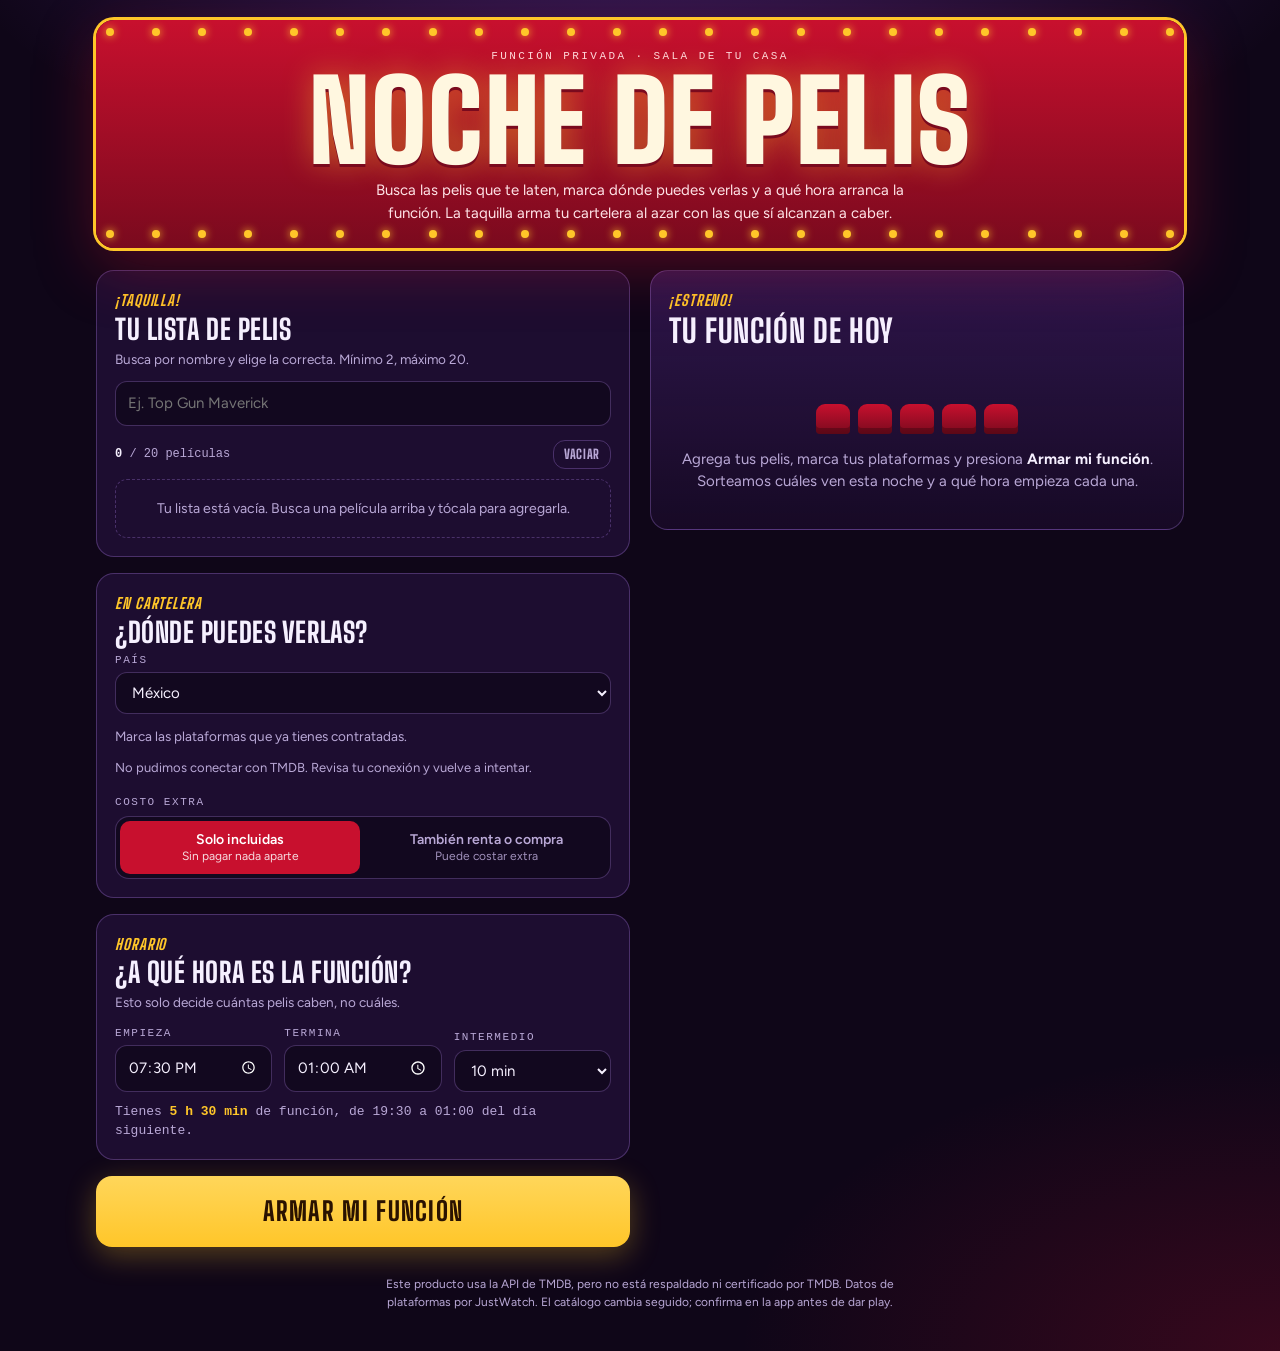
==== noche-de-pelis/html/index.html @ 3f3d38e5 "Noche de Pelis como sitio: búsqueda con pósters vía TMDB, proxy nginx y fotos en el banner Co-Author" ====
<!doctype html>
<html lang="es-MX">
<head>
<meta charset="utf-8">
<meta name="viewport" content="width=device-width, initial-scale=1, viewport-fit=cover">
<title>Noche de Pelis</title>
<meta name="description" content="Busca tus películas, marca tus plataformas y tu horario, y deja que la suerte arme la función de esta noche.">
<meta property="og:title" content="Noche de Pelis">
<meta property="og:description" content="Busca tus películas, marca tus plataformas y tu horario, y deja que la suerte arme la función de esta noche.">
<meta property="og:type" content="website">
<meta name="theme-color" content="#0f0618">
<link rel="icon" href="favicon.svg" type="image/svg+xml">
<link rel="preconnect" href="https://fonts.googleapis.com">
<link rel="preconnect" href="https://fonts.gstatic.com" crossorigin>
<link rel="preconnect" href="https://image.tmdb.org">
<link rel="stylesheet" href="https://fonts.googleapis.com/css2?family=Big+Shoulders+Display:wght@800;900&family=Figtree:wght@400;500;600;700&display=swap">
<link rel="stylesheet" href="css/app.css">
</head>
<body>
<div class="wrap">
  <header class="marquee">
    <div class="bulbs top" aria-hidden="true"></div>
    <div class="hero">
      <figure class="frame left"><img src="img/foto-1.jpg" alt="Foto del proyecto" width="300" height="400"></figure>
      <div class="hero-text">
        <p class="eyebrow">Función privada · sala de tu casa</p>
        <h1>Noche de Pelis</h1>
        <p class="lead">Busca las pelis que te laten, marca dónde puedes verlas y a qué hora arranca la función. La taquilla arma tu cartelera al azar con las que sí alcanzan a caber.</p>
      </div>
      <figure class="frame right"><img src="img/foto-2.jpg" alt="Foto del proyecto" width="300" height="400"></figure>
    </div>
    <div class="bulbs bot" aria-hidden="true"></div>
  </header>

  <main class="grid">
    <div class="col">
      <section class="card" aria-labelledby="h-cartelera">
        <span class="tag">¡Taquilla!</span>
        <h2 id="h-cartelera">Tu lista de pelis</h2>
        <p class="hint">Busca por nombre y elige la correcta. Mínimo 2, máximo 20.</p>
        <div class="search" id="search">
          <input type="search" id="q" placeholder="Ej. Top Gun Maverick" autocomplete="off" maxlength="80"
                 role="combobox" aria-expanded="false" aria-controls="results" aria-autocomplete="list" aria-label="Buscar película">
          <ul class="results" id="results" role="listbox" hidden></ul>
        </div>
        <div class="counter"><span><b id="count">0</b> / 20 películas</span><button class="btn ghost sm" type="button" id="clearBtn">Vaciar</button></div>
        <div class="list" id="list"></div>
      </section>

      <section class="card" aria-labelledby="h-plat">
        <span class="tag">En cartelera</span>
        <h2 id="h-plat">¿Dónde puedes verlas?</h2>
        <div class="row">
          <div class="field">
            <label for="country">País</label>
            <select id="country">
              <option value="MX">México</option><option value="AR">Argentina</option><option value="CL">Chile</option>
              <option value="CO">Colombia</option><option value="PE">Perú</option><option value="ES">España</option>
              <option value="US">Estados Unidos</option>
            </select>
          </div>
        </div>
        <p class="hint" style="margin-top:12px">Marca las plataformas que ya tienes contratadas.</p>
        <div class="chips" id="platChips" role="group" aria-label="Plataformas"></div>
        <button class="btn ghost sm" type="button" id="morePlats" hidden>Ver todas</button>
        <span class="lbl" style="margin-top:16px">Costo extra</span>
        <div class="seg" role="group" aria-label="Costo extra">
          <button type="button" id="freeBtn" aria-pressed="true">Solo incluidas<small>Sin pagar nada aparte</small></button>
          <button type="button" id="paidBtn" aria-pressed="false">También renta o compra<small>Puede costar extra</small></button>
        </div>
      </section>

      <section class="card" aria-labelledby="h-horario">
        <span class="tag">Horario</span>
        <h2 id="h-horario">¿A qué hora es la función?</h2>
        <p class="hint">Esto solo decide cuántas pelis caben, no cuáles.</p>
        <div class="row">
          <div class="field"><label for="start">Empieza</label><input type="time" id="start" value="19:30"></div>
          <div class="field"><label for="end">Termina</label><input type="time" id="end" value="01:00"></div>
          <div class="field"><label for="breakMin">Intermedio</label>
            <select id="breakMin"><option value="0">Sin pausa</option><option value="10" selected>10 min</option><option value="15">15 min</option><option value="20">20 min</option><option value="30">30 min</option></select>
          </div>
        </div>
        <p class="window" id="windowTxt"></p>
      </section>

      <button class="btn big" type="button" id="goBtn">Armar mi función</button>
    </div>

    <div class="col">
      <section class="screen" aria-labelledby="h-funcion" aria-live="polite">
        <span class="tag">¡Estreno!</span>
        <h2 id="h-funcion" class="screen-title">Tu función de hoy</h2>
        <p class="status" id="status"></p>
        <div id="result">
          <div class="placeholder">
            <div class="seats" aria-hidden="true"><i></i><i></i><i></i><i></i><i></i></div>
            Agrega tus pelis, marca tus plataformas y presiona <b>Armar mi función</b>. Sorteamos cuáles ven esta noche y a qué hora empieza cada una.
          </div>
        </div>
      </section>
    </div>
  </main>

  <footer class="foot">
    <p>Este producto usa la API de TMDB, pero no está respaldado ni certificado por TMDB. Datos de plataformas por JustWatch. El catálogo cambia seguido; confirma en la app antes de dar play.</p>
  </footer>
</div>
<script src="js/app.js" defer></script>
</body>
</html>
---- noche-de-pelis/html/css/app.css ----
/* Marquesina con focos arriba; taquilla a la izquierda y función programada a la derecha; se apila en móvil */
:root {
  --bg: #0f0618;
  --panel: rgba(120, 60, 200, .14);
  --panel-line: rgba(190, 140, 255, .28);
  --ink: #f6f0ff;
  --ink-dim: #b9a8d6;
  --velvet: #c8102e;
  --velvet-deep: #7a0a1e;
  --neon: #9b4dff;
  --marquee: #ffc629;
  --marquee-ink: #2a1200;
  --ok: #4be3a0;
  --warn: #ff8a5c;
  --display: "Big Shoulders Display", "Oswald", "Arial Narrow", Impact, sans-serif;
  --body: "Figtree", "Segoe UI", system-ui, sans-serif;
  --mono: ui-monospace, "SF Mono", Menlo, Consolas, monospace;
  color-scheme: dark;
}
* { box-sizing: border-box; }
html { background: var(--bg); }
body {
  margin: 0; color: var(--ink); font-family: var(--body); font-size: 15px; line-height: 1.5;
  background:
    radial-gradient(1200px 600px at 50% -10%, rgba(155, 77, 255, .35), transparent 60%),
    radial-gradient(900px 500px at 100% 100%, rgba(200, 16, 46, .22), transparent 60%),
    var(--bg);
  min-height: 100vh;
}
img { max-width: 100%; height: auto; display: block; }
[hidden] { display: none !important; }
.wrap {
  max-width: 1120px; margin: 0 auto;
  padding-block: max(20px, env(safe-area-inset-top, 0px)) 40px;
  padding-left: max(16px, env(safe-area-inset-left, 0px));
  padding-right: max(16px, env(safe-area-inset-right, 0px));
}

/* Marquesina */
.marquee {
  position: relative; border-radius: 18px; padding: 28px 22px 24px; text-align: center; overflow: hidden;
  background: linear-gradient(180deg, var(--velvet) 0%, var(--velvet-deep) 100%);
  box-shadow: 0 0 0 3px var(--marquee), 0 18px 60px rgba(200, 16, 46, .35);
}
.bulbs { position: absolute; left: 10px; right: 10px; height: 10px; display: flex; justify-content: space-between; }
.bulbs.top { top: 8px; } .bulbs.bot { bottom: 8px; }
.bulbs i { width: 8px; height: 8px; border-radius: 50%; background: var(--marquee); box-shadow: 0 0 8px var(--marquee); animation: blink 1.6s infinite; }
.bulbs i:nth-child(even) { animation-delay: .8s; }
@keyframes blink { 0%, 100% { opacity: 1 } 50% { opacity: .35 } }
.eyebrow { margin: 0; font-family: var(--mono); font-size: 11px; letter-spacing: .22em; text-transform: uppercase; color: #ffd9de; }
.marquee h1 {
  font-family: var(--display); font-weight: 900; text-transform: uppercase;
  font-size: clamp(48px, 11vw, 112px); line-height: .9; margin: 6px 0 8px; letter-spacing: .01em;
  color: #fff7e0; text-shadow: 0 3px 0 var(--velvet-deep), 0 0 30px rgba(255, 198, 41, .45);
}
.lead { margin: 0 auto; max-width: 58ch; color: #ffe3e7; }

/* Fotos del proyecto: marcos tipo cartelera a los lados del título */
.hero { display: grid; grid-template-columns: 150px minmax(0, 1fr) 150px; gap: 22px; align-items: center; }
.hero-text { min-width: 0; grid-column: 2; grid-row: 1; }
.frame.left { grid-column: 1; grid-row: 1; }
.frame.right { grid-column: 3; grid-row: 1; }
.hero.solo .hero-text { grid-column: 1; }
.frame {
  margin: 0; padding: 6px; border-radius: 10px; background: #12061f;
  box-shadow: 0 0 0 2px var(--marquee), 0 0 22px rgba(255, 198, 41, .45), 0 14px 30px rgba(0, 0, 0, .5);
}
.frame.left { transform: rotate(-4deg); }
.frame.right { transform: rotate(4deg); }
.frame img { width: 100%; aspect-ratio: 3 / 4; object-fit: cover; border-radius: 6px; }
.frame.missing { display: none; }
.hero.solo { grid-template-columns: minmax(0, 1fr); }
@media (max-width: 720px) {
  .hero { grid-template-columns: 1fr 1fr; gap: 14px; }
  .hero-text { grid-column: 1 / -1; grid-row: 1; }
  .frame { max-width: 140px; justify-self: center; }
  .frame.left { justify-self: end; grid-column: 1; grid-row: 2; }
  .frame.right { justify-self: start; grid-column: 2; grid-row: 2; }
}

/* Grid */
.grid { display: grid; grid-template-columns: minmax(0, 1fr) minmax(0, 1fr); gap: 20px; margin-top: 22px; align-items: start; }
@media (max-width: 860px) { .grid { grid-template-columns: minmax(0, 1fr); } }
.col { display: flex; flex-direction: column; gap: 16px; min-width: 0; }
.card { background: var(--panel); border: 1px solid var(--panel-line); border-radius: 18px; padding: 18px; }
.tag { display: inline-block; font-family: var(--display); font-weight: 800; font-style: italic; text-transform: uppercase; letter-spacing: .06em; font-size: 15px; color: var(--marquee); }
.card h2, .screen-title { font-family: var(--display); font-weight: 800; text-transform: uppercase; font-size: 28px; line-height: 1; margin: 2px 0 6px; letter-spacing: .02em; text-wrap: balance; }
.screen-title { font-size: 32px; }
.hint { color: var(--ink-dim); font-size: 13.5px; margin: 0 0 12px; }

/* Controles */
input, select { font: inherit; color: var(--ink); background: rgba(0, 0, 0, .35); border: 1px solid var(--panel-line); border-radius: 12px; padding: 10px 12px; min-width: 0; width: 100%; }
input:focus-visible, select:focus-visible, button:focus-visible, a:focus-visible { outline: 2px solid var(--marquee); outline-offset: 2px; }
button { font: inherit; cursor: pointer; border: 0; color: inherit; }
.btn { font-family: var(--display); font-weight: 800; text-transform: uppercase; letter-spacing: .05em; font-size: 17px; padding: 10px 16px; border-radius: 12px; background: var(--marquee); color: var(--marquee-ink); }
.btn:disabled { opacity: .45; cursor: not-allowed; }
.btn.ghost { background: transparent; color: var(--ink-dim); border: 1px solid var(--panel-line); }
.btn.sm { font-size: 13px; padding: 4px 10px; }
.btn.big { width: 100%; font-size: 26px; padding: 16px; border-radius: 16px; background: linear-gradient(180deg, #ffd65a, var(--marquee)); box-shadow: 0 8px 30px rgba(255, 198, 41, .3); }

/* Búsqueda */
.search { position: relative; }
.results {
  position: absolute; z-index: 20; left: 0; right: 0; top: calc(100% + 6px); margin: 0; padding: 6px; list-style: none;
  background: #1c0d2e; border: 1px solid var(--panel-line); border-radius: 14px; box-shadow: 0 20px 50px rgba(0, 0, 0, .6);
  max-height: 420px; overflow-y: auto;
}
.results li { display: grid; grid-template-columns: 46px minmax(0, 1fr); gap: 10px; padding: 6px; border-radius: 10px; cursor: pointer; align-items: center; }
.results li[aria-selected="true"], .results li:hover { background: rgba(155, 77, 255, .28); }
.results li.msg { display: block; cursor: default; color: var(--ink-dim); padding: 10px; }
.results li.msg:hover { background: none; }
.results .thumb { width: 46px; height: 69px; border-radius: 6px; object-fit: cover; background: var(--velvet-deep); }
.results .t { font-weight: 700; line-height: 1.2; }
.results .t small { font-weight: 500; color: var(--ink-dim); }
.results .ov { font-size: 12.5px; color: var(--ink-dim); display: -webkit-box; -webkit-line-clamp: 2; -webkit-box-orient: vertical; overflow: hidden; }
.results .added { font-size: 11px; color: var(--ok); font-weight: 700; text-transform: uppercase; letter-spacing: .06em; }

.counter { display: flex; justify-content: space-between; align-items: center; margin: 14px 0 10px; font-family: var(--mono); font-size: 12px; color: var(--ink-dim); }
.counter b { color: var(--ink); }

/* Lista con pósters */
.list { display: grid; grid-template-columns: repeat(auto-fill, minmax(130px, 1fr)); gap: 12px; }
.mv { position: relative; border-radius: 12px; overflow: hidden; background: rgba(0, 0, 0, .35); border: 1px solid rgba(255, 255, 255, .1); display: flex; flex-direction: column; }
.mv .poster { aspect-ratio: 2 / 3; width: 100%; object-fit: cover; background: var(--velvet-deep); }
.mv .noimg { aspect-ratio: 2 / 3; display: flex; align-items: center; justify-content: center; font-family: var(--display); font-weight: 900; font-size: 44px; color: rgba(255, 255, 255, .5); background: linear-gradient(150deg, var(--velvet), #12061f); }
.mv .meta { padding: 8px 9px 10px; display: flex; flex-direction: column; gap: 4px; min-width: 0; }
.mv .nm { font-weight: 700; font-size: 13.5px; line-height: 1.2; overflow-wrap: anywhere; }
.mv .sub { font-size: 12px; color: var(--ink-dim); font-variant-numeric: tabular-nums; }
.mv .x { position: absolute; top: 6px; right: 6px; width: 28px; height: 28px; border-radius: 50%; background: rgba(0, 0, 0, .7); color: #fff; font-size: 16px; line-height: 28px; text-align: center; }
.logos { display: flex; flex-wrap: wrap; gap: 4px; }
.logos img { width: 22px; height: 22px; border-radius: 5px; opacity: .45; }
.logos img.mine { opacity: 1; box-shadow: 0 0 0 2px var(--ok); }
.empty { grid-column: 1 / -1; color: var(--ink-dim); font-size: 14px; padding: 18px 14px; border: 1px dashed var(--panel-line); border-radius: 12px; text-align: center; }

/* Plataformas */
.chips { display: flex; flex-wrap: wrap; gap: 8px; margin-bottom: 10px; }
.chip { display: inline-flex; align-items: center; gap: 7px; padding: 5px 12px 5px 5px; border-radius: 999px; font-weight: 600; font-size: 13px; background: rgba(0, 0, 0, .3); color: var(--ink-dim); border: 1px solid var(--panel-line); }
.chip img { width: 24px; height: 24px; border-radius: 50%; }
.chip[aria-pressed="true"] { background: var(--neon); color: #fff; border-color: transparent; box-shadow: 0 0 16px rgba(155, 77, 255, .55); }
.chips .loading { color: var(--ink-dim); font-size: 13px; }
.row { display: flex; gap: 12px; flex-wrap: wrap; align-items: end; }
.field { display: flex; flex-direction: column; gap: 4px; flex: 1 1 130px; min-width: 0; }
.field label, .lbl { display: block; font-family: var(--mono); font-size: 11px; letter-spacing: .14em; text-transform: uppercase; color: var(--ink-dim); }
.seg { display: grid; grid-template-columns: 1fr 1fr; gap: 6px; padding: 4px; margin-top: 6px; background: rgba(0, 0, 0, .35); border-radius: 14px; border: 1px solid var(--panel-line); }
.seg button { padding: 10px 8px; border-radius: 10px; background: transparent; color: var(--ink-dim); font-weight: 600; font-size: 14px; line-height: 1.25; }
.seg button[aria-pressed="true"] { background: var(--velvet); color: #fff; }
.seg small { display: block; font-weight: 400; font-size: 12px; opacity: .85; }
.window { margin: 10px 0 0; font-family: var(--mono); font-size: 13px; color: var(--ink-dim); }
.window b { color: var(--marquee); }

/* Función */
.screen { border-radius: 18px; padding: 18px; background: linear-gradient(180deg, rgba(155, 77, 255, .22), rgba(155, 77, 255, .06)); border: 1px solid var(--panel-line); }
.status { font-size: 14px; color: var(--ink-dim); margin: 8px 0 0; min-height: 1.5em; }
.status.err { color: var(--warn); }
.program { display: flex; flex-direction: column; gap: 12px; margin-top: 14px; }
.slot { display: grid; grid-template-columns: 96px minmax(0, 1fr); gap: 12px; background: rgba(10, 4, 18, .55); border: 1px solid var(--panel-line); border-radius: 14px; padding: 10px; animation: rise .45s ease both; }
@keyframes rise { from { transform: translateY(8px); } to { transform: none; } }
.slot .pwrap { position: relative; align-self: start; }
.slot .pwrap img, .slot .pwrap .noimg { width: 96px; aspect-ratio: 2 / 3; border-radius: 10px; object-fit: cover; }
.slot .pwrap .noimg { display: flex; align-items: center; justify-content: center; font-family: var(--display); font-weight: 900; font-size: 36px; background: linear-gradient(150deg, var(--velvet), #12061f); }
.slot .pwrap em { position: absolute; top: 6px; left: 6px; font-style: normal; font-family: var(--display); font-weight: 800; font-size: 13px; background: var(--marquee); color: var(--marquee-ink); padding: 1px 7px; border-radius: 6px; }
.slot h3 { font-family: var(--display); font-weight: 800; text-transform: uppercase; font-size: 24px; line-height: 1; margin: 2px 0 6px; overflow-wrap: anywhere; }
.slot h3 small { font-family: var(--body); font-weight: 500; font-size: 13px; text-transform: none; color: var(--ink-dim); margin-left: 4px; }
.slot .ov { font-size: 13px; color: var(--ink-dim); margin: 6px 0 0; display: -webkit-box; -webkit-line-clamp: 3; -webkit-box-orient: vertical; overflow: hidden; }
.times { display: flex; flex-wrap: wrap; gap: 6px; margin-bottom: 8px; }
.time { font-family: var(--display); font-weight: 800; font-size: 16px; background: var(--marquee); color: var(--marquee-ink); padding: 2px 10px; border-radius: 8px; font-variant-numeric: tabular-nums; }
.time.end { background: transparent; color: var(--ink); border: 1px solid var(--panel-line); }
.where { font-size: 13px; color: var(--ink-dim); display: flex; flex-wrap: wrap; gap: 6px; align-items: center; }
.via { display: inline-flex; align-items: center; gap: 5px; color: var(--ink); font-weight: 600; }
.via img { width: 20px; height: 20px; border-radius: 5px; }
.pill { font-size: 10.5px; font-weight: 700; letter-spacing: .06em; text-transform: uppercase; padding: 1px 6px; border-radius: 6px; }
.pill.inc { background: rgba(75, 227, 160, .16); color: var(--ok); }
.pill.pay { background: rgba(255, 138, 92, .16); color: var(--warn); }
.slot a { color: var(--marquee); font-size: 12.5px; }
.intermission { text-align: center; font-family: var(--mono); font-size: 11px; letter-spacing: .2em; text-transform: uppercase; color: var(--ink-dim); }
.summary { display: flex; gap: 10px; flex-wrap: wrap; margin-top: 12px; }
.summary div { flex: 1 1 110px; background: rgba(0, 0, 0, .3); border-radius: 12px; padding: 10px 12px; border: 1px solid var(--panel-line); }
.summary b { display: block; font-family: var(--display); font-weight: 900; font-size: 30px; line-height: 1; color: var(--marquee); font-variant-numeric: tabular-nums; }
.summary span { font-size: 12px; color: var(--ink-dim); }
details.out { margin-top: 14px; }
details.out summary { cursor: pointer; color: var(--ink-dim); font-size: 14px; }
.outlist { list-style: none; padding: 0; margin: 10px 0 0; display: flex; flex-direction: column; gap: 6px; }
.outlist li { font-size: 13.5px; padding: 8px 10px; border-radius: 10px; background: rgba(0, 0, 0, .28); color: var(--ink-dim); }
.outlist li b { color: var(--ink); }
.actions { display: flex; gap: 8px; flex-wrap: wrap; margin-top: 14px; }
.placeholder { text-align: center; padding: 28px 10px 18px; color: var(--ink-dim); }
.placeholder b { color: var(--ink); }
.placeholder .seats { display: flex; justify-content: center; gap: 8px; margin-bottom: 14px; }
.placeholder .seats i { width: 34px; height: 30px; border-radius: 9px 9px 4px 4px; background: linear-gradient(180deg, var(--velvet), var(--velvet-deep)); box-shadow: inset 0 -6px 0 rgba(0, 0, 0, .25); }
.foot { margin-top: 28px; font-size: 12px; color: var(--ink-dim); text-align: center; }
.foot p { max-width: 70ch; margin: 0 auto; }

@media (prefers-reduced-motion: reduce) { .bulbs i, .slot { animation: none; } }
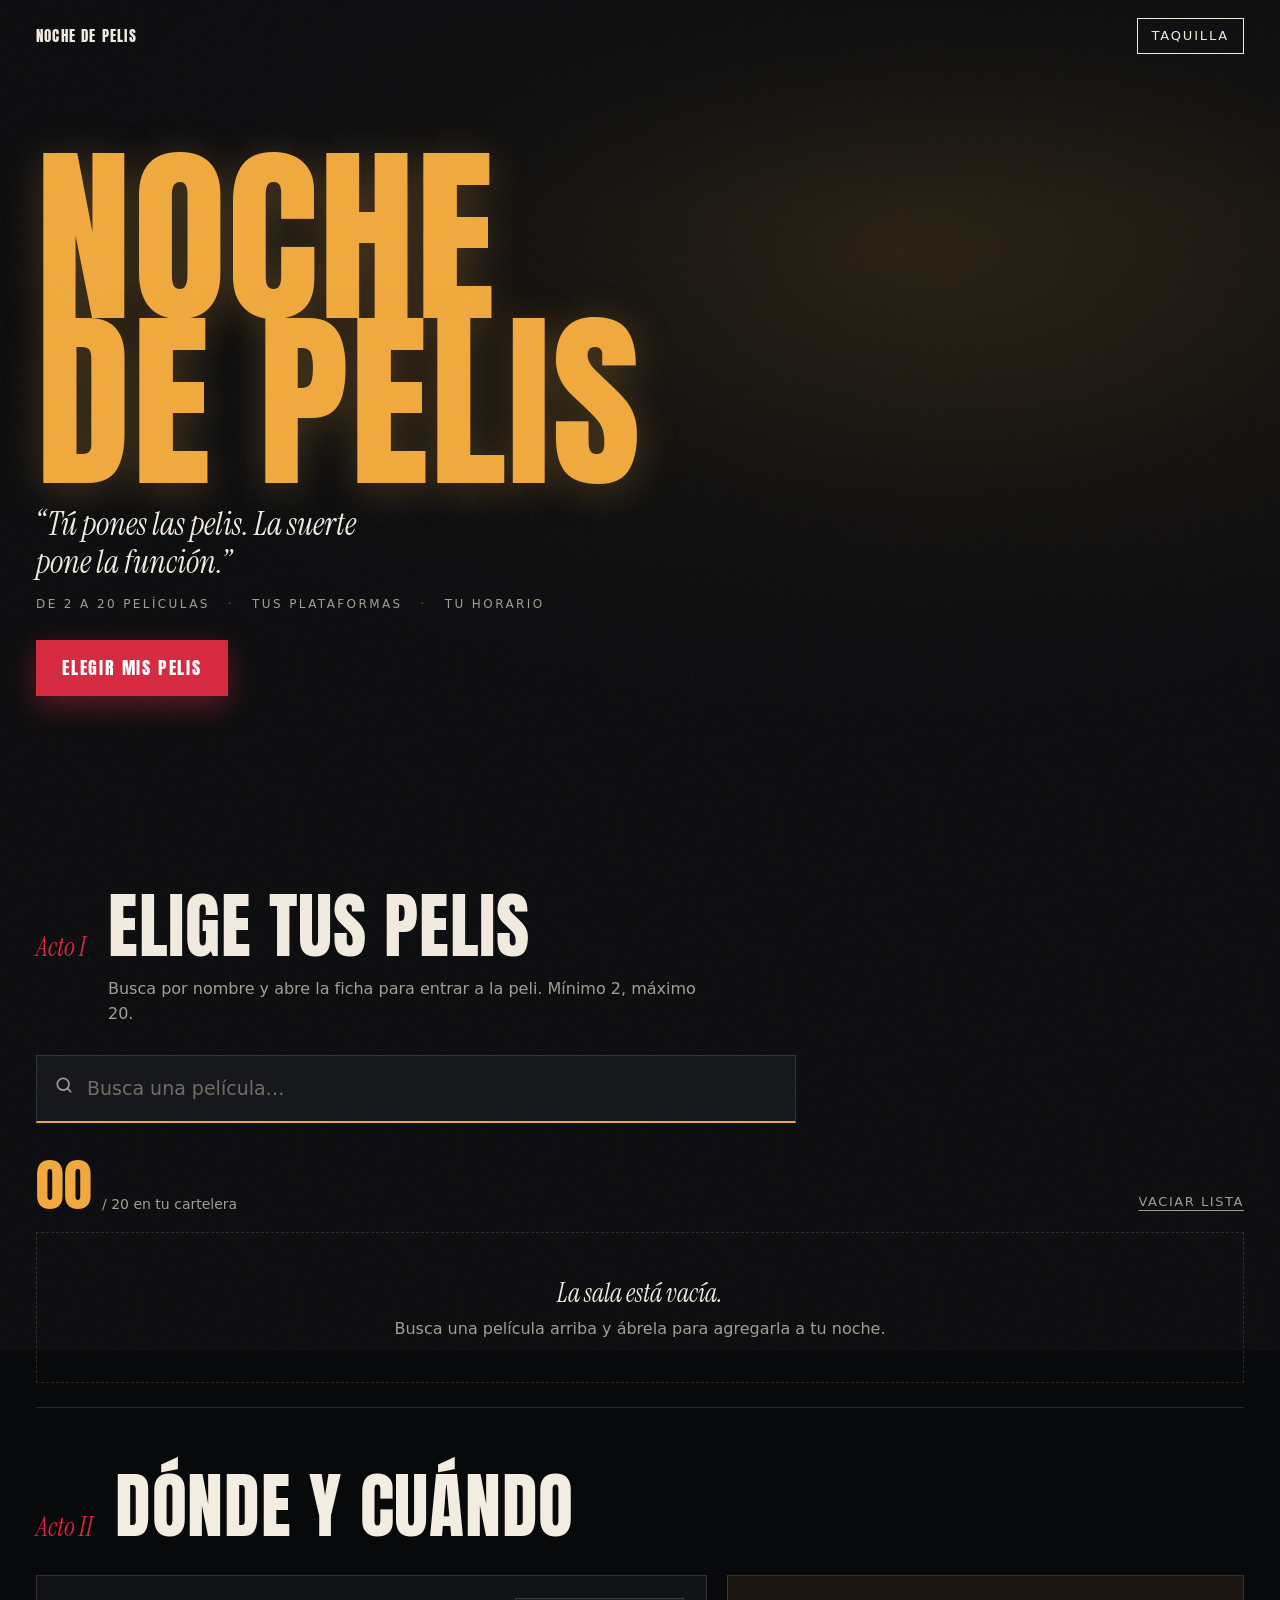
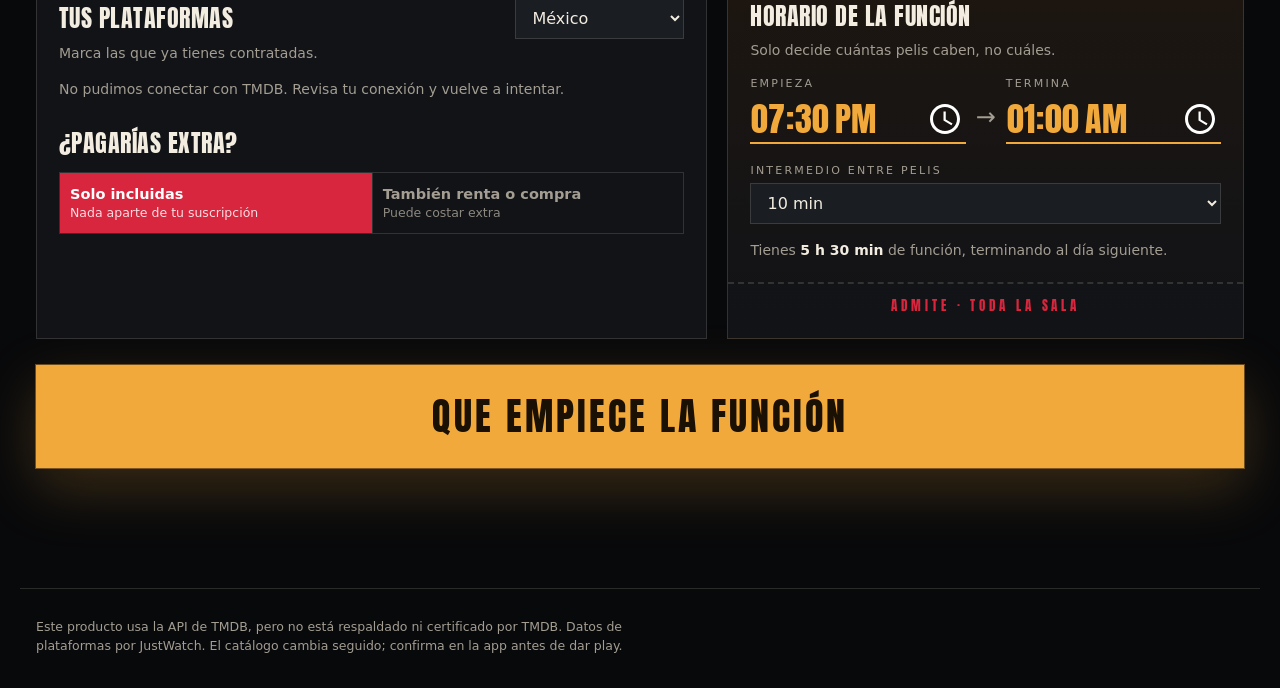
==== commit 768ed556: "Rediseño cinematográfico: portada con fondos, ficha inmersiva, función por capítulos y soporte para " ====
--- a/noche-de-pelis/html/index.html
+++ b/noche-de-pelis/html/index.html
@@ -4,108 +4,145 @@
 <meta charset="utf-8">
 <meta name="viewport" content="width=device-width, initial-scale=1, viewport-fit=cover">
 <title>Noche de Pelis</title>
-<meta name="description" content="Busca tus películas, marca tus plataformas y tu horario, y deja que la suerte arme la función de esta noche.">
+<meta name="description" content="Tú pones las pelis, la suerte pone la función. Busca tus películas, marca tus plataformas y tu horario, y arma tu noche.">
 <meta property="og:title" content="Noche de Pelis">
-<meta property="og:description" content="Busca tus películas, marca tus plataformas y tu horario, y deja que la suerte arme la función de esta noche.">
+<meta property="og:description" content="Tú pones las pelis, la suerte pone la función.">
 <meta property="og:type" content="website">
-<meta name="theme-color" content="#0f0618">
+<meta name="theme-color" content="#08090b">
 <link rel="icon" href="favicon.svg" type="image/svg+xml">
 <link rel="preconnect" href="https://fonts.googleapis.com">
 <link rel="preconnect" href="https://fonts.gstatic.com" crossorigin>
 <link rel="preconnect" href="https://image.tmdb.org">
-<link rel="stylesheet" href="https://fonts.googleapis.com/css2?family=Big+Shoulders+Display:wght@800;900&family=Figtree:wght@400;500;600;700&display=swap">
+<link rel="stylesheet" href="https://fonts.googleapis.com/css2?family=Anton&family=Instrument+Serif:ital@0;1&display=swap">
 <link rel="stylesheet" href="css/app.css">
 </head>
 <body>
-<div class="wrap">
-  <header class="marquee">
-    <div class="bulbs top" aria-hidden="true"></div>
-    <div class="hero">
-      <figure class="frame left"><img src="img/foto-1.jpg" alt="Foto del proyecto" width="300" height="400"></figure>
-      <div class="hero-text">
-        <p class="eyebrow">Función privada · sala de tu casa</p>
-        <h1>Noche de Pelis</h1>
-        <p class="lead">Busca las pelis que te laten, marca dónde puedes verlas y a qué hora arranca la función. La taquilla arma tu cartelera al azar con las que sí alcanzan a caber.</p>
-      </div>
-      <figure class="frame right"><img src="img/foto-2.jpg" alt="Foto del proyecto" width="300" height="400"></figure>
+<div class="grain" aria-hidden="true"></div>
+
+<!-- PORTADA -->
+<header class="hero" id="top">
+  <div class="hero-bg" id="heroBg" aria-hidden="true"></div>
+  <div class="hero-shade" aria-hidden="true"></div>
+  <nav class="topbar">
+    <span class="brand">Noche de Pelis</span>
+    <a class="ticket-btn" href="#acto-1">Taquilla</a>
+  </nav>
+  <div class="hero-in">
+    <div class="credits" id="credits">
+      <figure class="credit-photo"><img src="img/foto-1.jpg" alt="Foto 1 del proyecto" width="120" height="160"></figure>
+      <figure class="credit-photo"><img src="img/foto-2.jpg" alt="Foto 2 del proyecto" width="120" height="160"></figure>
+      <span class="credit-txt">presentan</span>
     </div>
-    <div class="bulbs bot" aria-hidden="true"></div>
-  </header>
+    <h1 class="hero-title">Noche<br>de Pelis</h1>
+    <p class="hero-quote">“Tú pones las pelis. La suerte pone la función.”</p>
+    <p class="hero-meta"><span>De 2 a 20 películas</span><span>Tus plataformas</span><span>Tu horario</span></p>
+    <a class="cta" href="#acto-1">Elegir mis pelis</a>
+  </div>
+  <p class="now-showing" id="nowShowing" hidden></p>
+</header>
 
-  <main class="grid">
-    <div class="col">
-      <section class="card" aria-labelledby="h-cartelera">
-        <span class="tag">¡Taquilla!</span>
-        <h2 id="h-cartelera">Tu lista de pelis</h2>
-        <p class="hint">Busca por nombre y elige la correcta. Mínimo 2, máximo 20.</p>
-        <div class="search" id="search">
-          <input type="search" id="q" placeholder="Ej. Top Gun Maverick" autocomplete="off" maxlength="80"
-                 role="combobox" aria-expanded="false" aria-controls="results" aria-autocomplete="list" aria-label="Buscar película">
-          <ul class="results" id="results" role="listbox" hidden></ul>
-        </div>
-        <div class="counter"><span><b id="count">0</b> / 20 películas</span><button class="btn ghost sm" type="button" id="clearBtn">Vaciar</button></div>
-        <div class="list" id="list"></div>
-      </section>
+<main>
+  <!-- ACTO I -->
+  <section class="act" id="acto-1" aria-labelledby="h1a">
+    <div class="act-head">
+      <span class="act-no">Acto I</span>
+      <h2 id="h1a">Elige tus pelis</h2>
+      <p class="act-sub">Busca por nombre y abre la ficha para entrar a la peli. Mínimo 2, máximo 20.</p>
+    </div>
+    <div class="search" id="search">
+      <span class="search-ic" aria-hidden="true">
+        <svg viewBox="0 0 24 24" width="20" height="20"><circle cx="11" cy="11" r="7" fill="none" stroke="currentColor" stroke-width="2"/><path d="M20 20l-4-4" stroke="currentColor" stroke-width="2" stroke-linecap="round"/></svg>
+      </span>
+      <input type="search" id="q" placeholder="Busca una película…" autocomplete="off" maxlength="80"
+             role="combobox" aria-expanded="false" aria-controls="results" aria-autocomplete="list" aria-label="Buscar película">
+      <ul class="results" id="results" role="listbox" hidden></ul>
+    </div>
+    <div class="rail-head">
+      <p class="tally"><b id="count">00</b><span>/ 20 en tu cartelera</span></p>
+      <button class="link-btn" type="button" id="clearBtn">Vaciar lista</button>
+    </div>
+    <div class="posters" id="list"></div>
+  </section>
 
-      <section class="card" aria-labelledby="h-plat">
-        <span class="tag">En cartelera</span>
-        <h2 id="h-plat">¿Dónde puedes verlas?</h2>
-        <div class="row">
-          <div class="field">
-            <label for="country">País</label>
+  <!-- ACTO II -->
+  <section class="act" id="acto-2" aria-labelledby="h2a">
+    <div class="act-head">
+      <span class="act-no">Acto II</span>
+      <h2 id="h2a">Dónde y cuándo</h2>
+    </div>
+    <div class="split">
+      <div class="panel">
+        <div class="panel-row">
+          <h3>Tus plataformas</h3>
+          <label class="country"><span class="sr">País</span>
             <select id="country">
               <option value="MX">México</option><option value="AR">Argentina</option><option value="CL">Chile</option>
               <option value="CO">Colombia</option><option value="PE">Perú</option><option value="ES">España</option>
               <option value="US">Estados Unidos</option>
             </select>
-          </div>
+          </label>
         </div>
-        <p class="hint" style="margin-top:12px">Marca las plataformas que ya tienes contratadas.</p>
+        <p class="note">Marca las que ya tienes contratadas.</p>
         <div class="chips" id="platChips" role="group" aria-label="Plataformas"></div>
-        <button class="btn ghost sm" type="button" id="morePlats" hidden>Ver todas</button>
-        <span class="lbl" style="margin-top:16px">Costo extra</span>
+        <button class="link-btn" type="button" id="morePlats" hidden>Ver todas</button>
+        <h3 class="mt">¿Pagarías extra?</h3>
         <div class="seg" role="group" aria-label="Costo extra">
-          <button type="button" id="freeBtn" aria-pressed="true">Solo incluidas<small>Sin pagar nada aparte</small></button>
+          <button type="button" id="freeBtn" aria-pressed="true">Solo incluidas<small>Nada aparte de tu suscripción</small></button>
           <button type="button" id="paidBtn" aria-pressed="false">También renta o compra<small>Puede costar extra</small></button>
         </div>
-      </section>
+      </div>
 
-      <section class="card" aria-labelledby="h-horario">
-        <span class="tag">Horario</span>
-        <h2 id="h-horario">¿A qué hora es la función?</h2>
-        <p class="hint">Esto solo decide cuántas pelis caben, no cuáles.</p>
-        <div class="row">
-          <div class="field"><label for="start">Empieza</label><input type="time" id="start" value="19:30"></div>
-          <div class="field"><label for="end">Termina</label><input type="time" id="end" value="01:00"></div>
-          <div class="field"><label for="breakMin">Intermedio</label>
-            <select id="breakMin"><option value="0">Sin pausa</option><option value="10" selected>10 min</option><option value="15">15 min</option><option value="20">20 min</option><option value="30">30 min</option></select>
-          </div>
+      <div class="panel stub">
+        <h3>Horario de la función</h3>
+        <p class="note">Solo decide cuántas pelis caben, no cuáles.</p>
+        <div class="times-in">
+          <label class="tin"><span>Empieza</span><input type="time" id="start" value="19:30"></label>
+          <span class="arrow" aria-hidden="true">→</span>
+          <label class="tin"><span>Termina</span><input type="time" id="end" value="01:00"></label>
         </div>
+        <label class="brk"><span>Intermedio entre pelis</span>
+          <select id="breakMin"><option value="0">Sin pausa</option><option value="10" selected>10 min</option><option value="15">15 min</option><option value="20">20 min</option><option value="30">30 min</option></select>
+        </label>
         <p class="window" id="windowTxt"></p>
-      </section>
+        <div class="perf" aria-hidden="true"></div>
+        <p class="admit">Admite · Toda la sala</p>
+      </div>
+    </div>
+    <button class="go" type="button" id="goBtn">Que empiece la función</button>
+    <p class="status" id="status" role="status"></p>
+  </section>
 
-      <button class="btn big" type="button" id="goBtn">Armar mi función</button>
+  <!-- ACTO III -->
+  <section class="act" id="acto-3" aria-labelledby="h3a" hidden>
+    <div class="act-head">
+      <span class="act-no">Acto III</span>
+      <h2 id="h3a">Tu función de hoy</h2>
     </div>
+    <div id="result"></div>
+  </section>
+</main>
 
-    <div class="col">
-      <section class="screen" aria-labelledby="h-funcion" aria-live="polite">
-        <span class="tag">¡Estreno!</span>
-        <h2 id="h-funcion" class="screen-title">Tu función de hoy</h2>
-        <p class="status" id="status"></p>
-        <div id="result">
-          <div class="placeholder">
-            <div class="seats" aria-hidden="true"><i></i><i></i><i></i><i></i><i></i></div>
-            Agrega tus pelis, marca tus plataformas y presiona <b>Armar mi función</b>. Sorteamos cuáles ven esta noche y a qué hora empieza cada una.
-          </div>
-        </div>
-      </section>
-    </div>
-  </main>
+<footer class="foot">
+  <p>Este producto usa la API de TMDB, pero no está respaldado ni certificado por TMDB. Datos de plataformas por JustWatch. El catálogo cambia seguido; confirma en la app antes de dar play.</p>
+</footer>
 
-  <footer class="foot">
-    <p>Este producto usa la API de TMDB, pero no está respaldado ni certificado por TMDB. Datos de plataformas por JustWatch. El catálogo cambia seguido; confirma en la app antes de dar play.</p>
-  </footer>
+<!-- FICHA INMERSIVA -->
+<div class="fx" id="fx" role="dialog" aria-modal="true" aria-labelledby="fxTitle" hidden>
+  <div class="fx-bg" id="fxBg" aria-hidden="true"></div>
+  <div class="fx-shade" aria-hidden="true"></div>
+  <div class="bar top" aria-hidden="true"></div>
+  <div class="bar bot" aria-hidden="true"></div>
+  <button class="fx-close" type="button" id="fxClose" aria-label="Cerrar ficha">✕</button>
+  <div class="fx-scroll" id="fxScroll">
+    <div class="fx-in" id="fxIn"></div>
+  </div>
 </div>
+
+<!-- CUENTA REGRESIVA -->
+<div class="leader" id="leader" hidden aria-hidden="true">
+  <div class="leader-ring"><span class="sweep"></span><b id="leaderNo">3</b></div>
+</div>
+
 <script src="js/app.js" defer></script>
 </body>
 </html>
--- a/noche-de-pelis/html/css/app.css
+++ b/noche-de-pelis/html/css/app.css
@@ -1,193 +1,290 @@
-/* Marquesina con focos arriba; taquilla a la izquierda y función programada a la derecha; se apila en móvil */
+/* Cine nocturno: portada a pantalla completa con imágenes de fondo, tres actos, ficha inmersiva con franjas de cine.
+   Un solo look oscuro a propósito: es una sala de cine. */
 :root {
-  --bg: #0f0618;
-  --panel: rgba(120, 60, 200, .14);
-  --panel-line: rgba(190, 140, 255, .28);
-  --ink: #f6f0ff;
-  --ink-dim: #b9a8d6;
-  --velvet: #c8102e;
-  --velvet-deep: #7a0a1e;
-  --neon: #9b4dff;
-  --marquee: #ffc629;
-  --marquee-ink: #2a1200;
-  --ok: #4be3a0;
+  --ink: #08090b;          /* sala */
+  --ink-2: #111317;
+  --ink-3: #1a1d22;
+  --line: rgba(243, 236, 224, .14);
+  --paper: #f3ece0;        /* texto, blanco de pantalla */
+  --dim: #a39d92;
+  --amber: #f2a93b;        /* luz de proyector, títulos */
+  --blood: #d7263d;        /* butaca, acentos */
+  --ok: #5fd6a4;
   --warn: #ff8a5c;
-  --display: "Big Shoulders Display", "Oswald", "Arial Narrow", Impact, sans-serif;
-  --body: "Figtree", "Segoe UI", system-ui, sans-serif;
+  --display: "Anton", "Oswald", "Bebas Neue", Impact, "Arial Narrow", sans-serif;
+  --serif: "Instrument Serif", Georgia, "Times New Roman", serif;
+  --body: system-ui, -apple-system, "Segoe UI", Roboto, sans-serif;
   --mono: ui-monospace, "SF Mono", Menlo, Consolas, monospace;
+  --gutter-l: max(16px, env(safe-area-inset-left, 0px));
+  --gutter-r: max(16px, env(safe-area-inset-right, 0px));
   color-scheme: dark;
 }
 * { box-sizing: border-box; }
-html { background: var(--bg); }
-body {
-  margin: 0; color: var(--ink); font-family: var(--body); font-size: 15px; line-height: 1.5;
-  background:
-    radial-gradient(1200px 600px at 50% -10%, rgba(155, 77, 255, .35), transparent 60%),
-    radial-gradient(900px 500px at 100% 100%, rgba(200, 16, 46, .22), transparent 60%),
-    var(--bg);
-  min-height: 100vh;
-}
+html { background: var(--ink); scroll-behavior: smooth; }
+body { margin: 0; background: var(--ink); color: var(--paper); font-family: var(--body); font-size: 16px; line-height: 1.55; -webkit-font-smoothing: antialiased; }
+body.locked { overflow: hidden; }
 img { max-width: 100%; height: auto; display: block; }
 [hidden] { display: none !important; }
-.wrap {
-  max-width: 1120px; margin: 0 auto;
-  padding-block: max(20px, env(safe-area-inset-top, 0px)) 40px;
-  padding-left: max(16px, env(safe-area-inset-left, 0px));
-  padding-right: max(16px, env(safe-area-inset-right, 0px));
-}
-
-/* Marquesina */
-.marquee {
-  position: relative; border-radius: 18px; padding: 28px 22px 24px; text-align: center; overflow: hidden;
-  background: linear-gradient(180deg, var(--velvet) 0%, var(--velvet-deep) 100%);
-  box-shadow: 0 0 0 3px var(--marquee), 0 18px 60px rgba(200, 16, 46, .35);
-}
-.bulbs { position: absolute; left: 10px; right: 10px; height: 10px; display: flex; justify-content: space-between; }
-.bulbs.top { top: 8px; } .bulbs.bot { bottom: 8px; }
-.bulbs i { width: 8px; height: 8px; border-radius: 50%; background: var(--marquee); box-shadow: 0 0 8px var(--marquee); animation: blink 1.6s infinite; }
-.bulbs i:nth-child(even) { animation-delay: .8s; }
-@keyframes blink { 0%, 100% { opacity: 1 } 50% { opacity: .35 } }
-.eyebrow { margin: 0; font-family: var(--mono); font-size: 11px; letter-spacing: .22em; text-transform: uppercase; color: #ffd9de; }
-.marquee h1 {
-  font-family: var(--display); font-weight: 900; text-transform: uppercase;
-  font-size: clamp(48px, 11vw, 112px); line-height: .9; margin: 6px 0 8px; letter-spacing: .01em;
-  color: #fff7e0; text-shadow: 0 3px 0 var(--velvet-deep), 0 0 30px rgba(255, 198, 41, .45);
-}
-.lead { margin: 0 auto; max-width: 58ch; color: #ffe3e7; }
-
-/* Fotos del proyecto: marcos tipo cartelera a los lados del título */
-.hero { display: grid; grid-template-columns: 150px minmax(0, 1fr) 150px; gap: 22px; align-items: center; }
-.hero-text { min-width: 0; grid-column: 2; grid-row: 1; }
-.frame.left { grid-column: 1; grid-row: 1; }
-.frame.right { grid-column: 3; grid-row: 1; }
-.hero.solo .hero-text { grid-column: 1; }
-.frame {
-  margin: 0; padding: 6px; border-radius: 10px; background: #12061f;
-  box-shadow: 0 0 0 2px var(--marquee), 0 0 22px rgba(255, 198, 41, .45), 0 14px 30px rgba(0, 0, 0, .5);
-}
-.frame.left { transform: rotate(-4deg); }
-.frame.right { transform: rotate(4deg); }
-.frame img { width: 100%; aspect-ratio: 3 / 4; object-fit: cover; border-radius: 6px; }
-.frame.missing { display: none; }
-.hero.solo { grid-template-columns: minmax(0, 1fr); }
-@media (max-width: 720px) {
-  .hero { grid-template-columns: 1fr 1fr; gap: 14px; }
-  .hero-text { grid-column: 1 / -1; grid-row: 1; }
-  .frame { max-width: 140px; justify-self: center; }
-  .frame.left { justify-self: end; grid-column: 1; grid-row: 2; }
-  .frame.right { justify-self: start; grid-column: 2; grid-row: 2; }
-}
-
-/* Grid */
-.grid { display: grid; grid-template-columns: minmax(0, 1fr) minmax(0, 1fr); gap: 20px; margin-top: 22px; align-items: start; }
-@media (max-width: 860px) { .grid { grid-template-columns: minmax(0, 1fr); } }
-.col { display: flex; flex-direction: column; gap: 16px; min-width: 0; }
-.card { background: var(--panel); border: 1px solid var(--panel-line); border-radius: 18px; padding: 18px; }
-.tag { display: inline-block; font-family: var(--display); font-weight: 800; font-style: italic; text-transform: uppercase; letter-spacing: .06em; font-size: 15px; color: var(--marquee); }
-.card h2, .screen-title { font-family: var(--display); font-weight: 800; text-transform: uppercase; font-size: 28px; line-height: 1; margin: 2px 0 6px; letter-spacing: .02em; text-wrap: balance; }
-.screen-title { font-size: 32px; }
-.hint { color: var(--ink-dim); font-size: 13.5px; margin: 0 0 12px; }
-
-/* Controles */
-input, select { font: inherit; color: var(--ink); background: rgba(0, 0, 0, .35); border: 1px solid var(--panel-line); border-radius: 12px; padding: 10px 12px; min-width: 0; width: 100%; }
-input:focus-visible, select:focus-visible, button:focus-visible, a:focus-visible { outline: 2px solid var(--marquee); outline-offset: 2px; }
-button { font: inherit; cursor: pointer; border: 0; color: inherit; }
-.btn { font-family: var(--display); font-weight: 800; text-transform: uppercase; letter-spacing: .05em; font-size: 17px; padding: 10px 16px; border-radius: 12px; background: var(--marquee); color: var(--marquee-ink); }
-.btn:disabled { opacity: .45; cursor: not-allowed; }
-.btn.ghost { background: transparent; color: var(--ink-dim); border: 1px solid var(--panel-line); }
-.btn.sm { font-size: 13px; padding: 4px 10px; }
-.btn.big { width: 100%; font-size: 26px; padding: 16px; border-radius: 16px; background: linear-gradient(180deg, #ffd65a, var(--marquee)); box-shadow: 0 8px 30px rgba(255, 198, 41, .3); }
+a { color: inherit; }
+button { font: inherit; color: inherit; cursor: pointer; border: 0; background: none; }
+input, select { font: inherit; color: var(--paper); }
+:focus-visible { outline: 2px solid var(--amber); outline-offset: 3px; }
+.sr { position: absolute; width: 1px; height: 1px; overflow: hidden; clip: rect(0 0 0 0); }
+
+/* Grano de película */
+.grain {
+  position: fixed; inset: -50%; z-index: 60; pointer-events: none; opacity: .07;
+  background-image: url("data:image/svg+xml,%3Csvg xmlns='http://www.w3.org/2000/svg' width='160' height='160'%3E%3Cfilter id='n'%3E%3CfeTurbulence type='fractalNoise' baseFrequency='.9' numOctaves='2' stitchTiles='stitch'/%3E%3C/filter%3E%3Crect width='100%25' height='100%25' filter='url(%23n)'/%3E%3C/svg%3E");
+  animation: grain 1s steps(6) infinite;
+}
+@keyframes grain { 0% { transform: translate(0, 0) } 20% { transform: translate(-3%, 2%) } 40% { transform: translate(2%, -3%) } 60% { transform: translate(-2%, -1%) } 80% { transform: translate(3%, 3%) } 100% { transform: translate(0, 0) } }
+
+/* ---------- PORTADA ---------- */
+.hero { position: relative; min-height: min(92vh, 880px); display: flex; flex-direction: column; overflow: hidden; isolation: isolate; }
+.hero-bg { position: absolute; inset: 0; z-index: -2; background: radial-gradient(80% 70% at 70% 30%, #3a2a14 0%, #14100b 45%, var(--ink) 80%); }
+.hero-bg .layer { position: absolute; inset: 0; background-size: cover; background-position: center 30%; opacity: 0; transition: opacity 1.6s ease; animation: drift 24s ease-in-out infinite alternate; }
+.hero-bg .layer.on { opacity: 1; }
+@keyframes drift { from { transform: scale(1.04) } to { transform: scale(1.14) translateX(-1.5%) } }
+.hero-shade { position: absolute; inset: 0; z-index: -1; background:
+  linear-gradient(90deg, rgba(8, 9, 11, .92) 0%, rgba(8, 9, 11, .55) 45%, rgba(8, 9, 11, .2) 100%),
+  linear-gradient(0deg, var(--ink) 0%, transparent 35%),
+  linear-gradient(180deg, rgba(8, 9, 11, .7) 0%, transparent 25%); }
+.topbar { display: flex; justify-content: space-between; align-items: center; padding: max(18px, env(safe-area-inset-top, 0px)) var(--gutter-r) 0 var(--gutter-l); max-width: 1240px; width: 100%; margin: 0 auto; }
+.brand { font-family: var(--display); text-transform: uppercase; letter-spacing: .08em; font-size: 15px; }
+.ticket-btn { font-size: 13px; letter-spacing: .14em; text-transform: uppercase; text-decoration: none; border: 1px solid var(--paper); padding: 7px 14px; }
+.ticket-btn:hover { background: var(--paper); color: var(--ink); }
+.hero-in { flex: 1; display: flex; flex-direction: column; justify-content: center; gap: 14px; max-width: 1240px; width: 100%; margin: 0 auto; padding: 40px var(--gutter-r) 72px var(--gutter-l); }
+.credits { display: flex; align-items: center; gap: 10px; }
+.credit-photo { margin: 0; width: 56px; aspect-ratio: 3 / 4; overflow: hidden; border: 2px solid var(--paper); box-shadow: 0 8px 20px rgba(0, 0, 0, .5); }
+.credit-photo:nth-child(1) { transform: rotate(-5deg); }
+.credit-photo:nth-child(2) { transform: rotate(4deg); margin-left: -14px; }
+.credit-photo img { width: 100%; height: 100%; object-fit: cover; filter: sepia(.25) contrast(1.05); }
+.credit-photo.missing { display: none; }
+.credit-txt { font-size: 12px; letter-spacing: .32em; text-transform: uppercase; color: var(--dim); margin-left: 6px; }
+.hero-title {
+  font-family: var(--display); font-weight: 400; text-transform: uppercase; margin: 0;
+  font-size: clamp(76px, 15vw, 196px); line-height: .86; letter-spacing: .005em; color: var(--amber);
+  text-shadow: 0 6px 40px rgba(242, 169, 59, .25);
+}
+.hero-quote { font-family: var(--serif); font-style: italic; font-size: clamp(22px, 2.6vw, 32px); line-height: 1.2; margin: 6px 0 0; max-width: 24ch; color: var(--paper); }
+.hero-meta { display: flex; flex-wrap: wrap; gap: 6px 18px; margin: 0; font-size: 12px; letter-spacing: .2em; text-transform: uppercase; color: var(--dim); }
+.hero-meta span + span::before { content: "·"; margin-right: 18px; color: var(--blood); }
+.cta { align-self: flex-start; margin-top: 12px; text-decoration: none; font-family: var(--display); text-transform: uppercase; letter-spacing: .1em; font-size: 18px; padding: 14px 26px; background: var(--blood); color: #fff; box-shadow: 0 10px 30px rgba(215, 38, 61, .4); }
+.cta:hover { background: #e83a51; }
+.now-showing { position: absolute; right: var(--gutter-r); bottom: 22px; margin: 0; font-size: 12px; letter-spacing: .18em; text-transform: uppercase; color: var(--dim); text-align: right; max-width: 60%; }
+.now-showing b { color: var(--paper); font-weight: 600; }
+
+/* ---------- ACTOS ---------- */
+main { max-width: 1240px; margin: 0 auto; padding-left: var(--gutter-l); padding-right: var(--gutter-r); }
+.act { padding-block: 64px 24px; border-top: 1px solid var(--line); }
+.act:first-child { border-top: 0; }
+.act-head { display: grid; grid-template-columns: auto minmax(0, 1fr); align-items: baseline; gap: 4px 22px; margin-bottom: 28px; }
+.act-no { font-family: var(--serif); font-style: italic; font-size: 26px; color: var(--blood); }
+.act h2 { font-family: var(--display); font-weight: 400; text-transform: uppercase; font-size: clamp(40px, 6vw, 72px); line-height: .95; margin: 0; letter-spacing: .01em; text-wrap: balance; }
+.act-sub { grid-column: 2; margin: 6px 0 0; color: var(--dim); max-width: 60ch; }
+@media (max-width: 600px) { .act-head { grid-template-columns: minmax(0, 1fr); } .act-sub { grid-column: 1; } }
 
 /* Búsqueda */
-.search { position: relative; }
-.results {
-  position: absolute; z-index: 20; left: 0; right: 0; top: calc(100% + 6px); margin: 0; padding: 6px; list-style: none;
-  background: #1c0d2e; border: 1px solid var(--panel-line); border-radius: 14px; box-shadow: 0 20px 50px rgba(0, 0, 0, .6);
-  max-height: 420px; overflow-y: auto;
-}
-.results li { display: grid; grid-template-columns: 46px minmax(0, 1fr); gap: 10px; padding: 6px; border-radius: 10px; cursor: pointer; align-items: center; }
-.results li[aria-selected="true"], .results li:hover { background: rgba(155, 77, 255, .28); }
-.results li.msg { display: block; cursor: default; color: var(--ink-dim); padding: 10px; }
+.search { position: relative; max-width: 760px; }
+.search-ic { position: absolute; left: 18px; top: 50%; transform: translateY(-50%); color: var(--dim); }
+.search input { width: 100%; background: var(--ink-2); border: 1px solid var(--line); border-bottom: 2px solid var(--amber); padding: 18px 18px 18px 50px; font-size: 19px; border-radius: 0; -webkit-appearance: none; appearance: none; }
+.search input::placeholder { color: #6f6a62; }
+.results { position: absolute; z-index: 30; left: 0; right: 0; top: calc(100% + 4px); margin: 0; padding: 6px; list-style: none; background: #121418; border: 1px solid var(--line); box-shadow: 0 30px 60px rgba(0, 0, 0, .7); max-height: 460px; overflow-y: auto; }
+.results li { display: grid; grid-template-columns: 52px minmax(0, 1fr) auto; gap: 14px; padding: 8px; cursor: pointer; align-items: center; }
+.results li[aria-selected="true"], .results li:hover { background: rgba(242, 169, 59, .12); }
+.results li.msg { display: block; cursor: default; color: var(--dim); padding: 12px; }
 .results li.msg:hover { background: none; }
-.results .thumb { width: 46px; height: 69px; border-radius: 6px; object-fit: cover; background: var(--velvet-deep); }
-.results .t { font-weight: 700; line-height: 1.2; }
-.results .t small { font-weight: 500; color: var(--ink-dim); }
-.results .ov { font-size: 12.5px; color: var(--ink-dim); display: -webkit-box; -webkit-line-clamp: 2; -webkit-box-orient: vertical; overflow: hidden; }
-.results .added { font-size: 11px; color: var(--ok); font-weight: 700; text-transform: uppercase; letter-spacing: .06em; }
-
-.counter { display: flex; justify-content: space-between; align-items: center; margin: 14px 0 10px; font-family: var(--mono); font-size: 12px; color: var(--ink-dim); }
-.counter b { color: var(--ink); }
-
-/* Lista con pósters */
-.list { display: grid; grid-template-columns: repeat(auto-fill, minmax(130px, 1fr)); gap: 12px; }
-.mv { position: relative; border-radius: 12px; overflow: hidden; background: rgba(0, 0, 0, .35); border: 1px solid rgba(255, 255, 255, .1); display: flex; flex-direction: column; }
-.mv .poster { aspect-ratio: 2 / 3; width: 100%; object-fit: cover; background: var(--velvet-deep); }
-.mv .noimg { aspect-ratio: 2 / 3; display: flex; align-items: center; justify-content: center; font-family: var(--display); font-weight: 900; font-size: 44px; color: rgba(255, 255, 255, .5); background: linear-gradient(150deg, var(--velvet), #12061f); }
-.mv .meta { padding: 8px 9px 10px; display: flex; flex-direction: column; gap: 4px; min-width: 0; }
-.mv .nm { font-weight: 700; font-size: 13.5px; line-height: 1.2; overflow-wrap: anywhere; }
-.mv .sub { font-size: 12px; color: var(--ink-dim); font-variant-numeric: tabular-nums; }
-.mv .x { position: absolute; top: 6px; right: 6px; width: 28px; height: 28px; border-radius: 50%; background: rgba(0, 0, 0, .7); color: #fff; font-size: 16px; line-height: 28px; text-align: center; }
+.results .thumb { width: 52px; height: 78px; object-fit: cover; background: var(--ink-3); }
+.results .t { font-weight: 600; line-height: 1.25; }
+.results .t small { font-weight: 400; color: var(--dim); }
+.results .ov { font-size: 13px; color: var(--dim); display: -webkit-box; -webkit-line-clamp: 2; -webkit-box-orient: vertical; overflow: hidden; }
+.results .open { font-size: 11px; letter-spacing: .14em; text-transform: uppercase; color: var(--amber); white-space: nowrap; }
+.results .added { color: var(--ok); }
+
+.rail-head { display: flex; justify-content: space-between; align-items: end; margin: 34px 0 16px; gap: 12px; }
+.tally { margin: 0; display: flex; align-items: baseline; gap: 10px; }
+.tally b { font-family: var(--display); font-weight: 400; font-size: 56px; line-height: 1; color: var(--amber); font-variant-numeric: tabular-nums; }
+.tally span { color: var(--dim); font-size: 14px; }
+.link-btn { font-size: 13px; letter-spacing: .12em; text-transform: uppercase; color: var(--dim); text-decoration: underline; text-underline-offset: 4px; padding: 4px 0; }
+.link-btn:hover { color: var(--paper); }
+
+/* Pósters */
+.posters { display: grid; grid-template-columns: repeat(auto-fill, minmax(150px, 1fr)); gap: 22px 16px; }
+.pc { position: relative; text-align: left; display: flex; flex-direction: column; gap: 8px; min-width: 0; }
+.pc .art { position: relative; aspect-ratio: 2 / 3; overflow: hidden; background: var(--ink-3); box-shadow: 0 14px 30px rgba(0, 0, 0, .55); transition: transform .35s ease, box-shadow .35s ease; }
+.pc .art img { width: 100%; height: 100%; object-fit: cover; }
+.pc .open-btn { position: absolute; inset: 0; width: 100%; z-index: 1; }
+.pc:hover .art, .pc:focus-within .art { transform: translateY(-6px); box-shadow: 0 22px 40px rgba(0, 0, 0, .7), 0 0 0 1px var(--amber); }
+.pc .x { position: absolute; top: 8px; right: 8px; z-index: 2; width: 30px; height: 30px; border-radius: 50%; background: rgba(8, 9, 11, .8); font-size: 15px; line-height: 30px; text-align: center; }
+.pc .x:hover { background: var(--blood); }
+.pc .nm { font-weight: 600; font-size: 14.5px; line-height: 1.25; overflow-wrap: anywhere; }
+.pc .sub { font-size: 12.5px; color: var(--dim); font-variant-numeric: tabular-nums; }
 .logos { display: flex; flex-wrap: wrap; gap: 4px; }
-.logos img { width: 22px; height: 22px; border-radius: 5px; opacity: .45; }
+.logos img { width: 22px; height: 22px; border-radius: 5px; opacity: .4; }
 .logos img.mine { opacity: 1; box-shadow: 0 0 0 2px var(--ok); }
-.empty { grid-column: 1 / -1; color: var(--ink-dim); font-size: 14px; padding: 18px 14px; border: 1px dashed var(--panel-line); border-radius: 12px; text-align: center; }
-
-/* Plataformas */
+.noimg { width: 100%; height: 100%; display: flex; align-items: center; justify-content: center; text-align: center; padding: 10px; font-family: var(--display); text-transform: uppercase; font-size: 22px; line-height: 1; color: var(--dim); background: linear-gradient(160deg, #2a1a10, var(--ink-2)); }
+.empty { grid-column: 1 / -1; padding: 40px 16px; border: 1px dashed var(--line); text-align: center; color: var(--dim); }
+.empty b { display: block; font-family: var(--serif); font-style: italic; font-weight: 400; font-size: 26px; color: var(--paper); margin-bottom: 4px; }
+
+/* Acto II */
+.split { display: grid; grid-template-columns: minmax(0, 1.3fr) minmax(0, 1fr); gap: 20px; }
+@media (max-width: 880px) { .split { grid-template-columns: minmax(0, 1fr); } }
+.panel { background: var(--ink-2); border: 1px solid var(--line); padding: 22px; min-width: 0; }
+.panel h3 { font-family: var(--display); font-weight: 400; text-transform: uppercase; font-size: 24px; letter-spacing: .02em; margin: 0; }
+.panel h3.mt { margin-top: 24px; }
+.panel-row { display: flex; justify-content: space-between; align-items: center; gap: 12px; flex-wrap: wrap; }
+.note { color: var(--dim); font-size: 14px; margin: 4px 0 14px; }
+select { background: var(--ink-3); border: 1px solid var(--line); padding: 9px 12px; border-radius: 0; }
 .chips { display: flex; flex-wrap: wrap; gap: 8px; margin-bottom: 10px; }
-.chip { display: inline-flex; align-items: center; gap: 7px; padding: 5px 12px 5px 5px; border-radius: 999px; font-weight: 600; font-size: 13px; background: rgba(0, 0, 0, .3); color: var(--ink-dim); border: 1px solid var(--panel-line); }
-.chip img { width: 24px; height: 24px; border-radius: 50%; }
-.chip[aria-pressed="true"] { background: var(--neon); color: #fff; border-color: transparent; box-shadow: 0 0 16px rgba(155, 77, 255, .55); }
-.chips .loading { color: var(--ink-dim); font-size: 13px; }
-.row { display: flex; gap: 12px; flex-wrap: wrap; align-items: end; }
-.field { display: flex; flex-direction: column; gap: 4px; flex: 1 1 130px; min-width: 0; }
-.field label, .lbl { display: block; font-family: var(--mono); font-size: 11px; letter-spacing: .14em; text-transform: uppercase; color: var(--ink-dim); }
-.seg { display: grid; grid-template-columns: 1fr 1fr; gap: 6px; padding: 4px; margin-top: 6px; background: rgba(0, 0, 0, .35); border-radius: 14px; border: 1px solid var(--panel-line); }
-.seg button { padding: 10px 8px; border-radius: 10px; background: transparent; color: var(--ink-dim); font-weight: 600; font-size: 14px; line-height: 1.25; }
-.seg button[aria-pressed="true"] { background: var(--velvet); color: #fff; }
-.seg small { display: block; font-weight: 400; font-size: 12px; opacity: .85; }
-.window { margin: 10px 0 0; font-family: var(--mono); font-size: 13px; color: var(--ink-dim); }
-.window b { color: var(--marquee); }
-
-/* Función */
-.screen { border-radius: 18px; padding: 18px; background: linear-gradient(180deg, rgba(155, 77, 255, .22), rgba(155, 77, 255, .06)); border: 1px solid var(--panel-line); }
-.status { font-size: 14px; color: var(--ink-dim); margin: 8px 0 0; min-height: 1.5em; }
+.chip { display: inline-flex; align-items: center; gap: 8px; padding: 5px 12px 5px 5px; font-size: 13.5px; background: var(--ink-3); color: var(--dim); border: 1px solid var(--line); }
+.chip img { width: 26px; height: 26px; border-radius: 4px; filter: grayscale(1) brightness(.8); }
+.chip[aria-pressed="true"] { color: var(--paper); border-color: var(--amber); background: rgba(242, 169, 59, .12); }
+.chip[aria-pressed="true"] img { filter: none; }
+.chips .loading { color: var(--dim); font-size: 14px; }
+.seg { display: grid; grid-template-columns: 1fr 1fr; gap: 0; margin-top: 10px; border: 1px solid var(--line); }
+.seg button { padding: 12px 10px; text-align: left; font-weight: 600; font-size: 14.5px; line-height: 1.25; color: var(--dim); }
+.seg button + button { border-left: 1px solid var(--line); }
+.seg button[aria-pressed="true"] { background: var(--blood); color: #fff; }
+.seg small { display: block; font-weight: 400; font-size: 12.5px; opacity: .85; margin-top: 2px; }
+
+.stub { position: relative; background: linear-gradient(180deg, #1d1610, var(--ink-2)); }
+.times-in { display: grid; grid-template-columns: minmax(0, 1fr) auto minmax(0, 1fr); gap: 10px; align-items: end; }
+.tin { display: flex; flex-direction: column; gap: 4px; min-width: 0; }
+.tin span, .brk span { font-size: 11px; letter-spacing: .2em; text-transform: uppercase; color: var(--dim); }
+.tin input { font-family: var(--display); font-size: 34px; line-height: 1.1; background: transparent; border: 0; border-bottom: 2px solid var(--amber); padding: 2px 0; width: 100%; min-width: 0; color: var(--amber); font-variant-numeric: tabular-nums; }
+.arrow { font-size: 24px; color: var(--dim); padding-bottom: 8px; }
+.brk { display: flex; flex-direction: column; gap: 4px; margin-top: 18px; }
+.window { margin: 16px 0 0; font-size: 14px; color: var(--dim); }
+.window b { color: var(--paper); }
+.perf { margin: 20px -22px 0; border-top: 2px dashed var(--line); }
+.admit { margin: 12px 0 0; font-family: var(--display); text-transform: uppercase; letter-spacing: .3em; font-size: 13px; color: var(--blood); text-align: center; }
+
+.go { display: block; width: 100%; margin-top: 26px; padding: 22px; font-family: var(--display); text-transform: uppercase; letter-spacing: .08em; font-size: clamp(24px, 4vw, 38px); background: var(--amber); color: #1a1004; box-shadow: 0 0 0 1px rgba(242, 169, 59, .4), 0 20px 60px rgba(242, 169, 59, .22); }
+.go:hover { background: #ffb84d; }
+.go:disabled { opacity: .5; cursor: wait; }
+.status { margin: 12px 0 0; min-height: 1.5em; color: var(--dim); }
 .status.err { color: var(--warn); }
-.program { display: flex; flex-direction: column; gap: 12px; margin-top: 14px; }
-.slot { display: grid; grid-template-columns: 96px minmax(0, 1fr); gap: 12px; background: rgba(10, 4, 18, .55); border: 1px solid var(--panel-line); border-radius: 14px; padding: 10px; animation: rise .45s ease both; }
-@keyframes rise { from { transform: translateY(8px); } to { transform: none; } }
-.slot .pwrap { position: relative; align-self: start; }
-.slot .pwrap img, .slot .pwrap .noimg { width: 96px; aspect-ratio: 2 / 3; border-radius: 10px; object-fit: cover; }
-.slot .pwrap .noimg { display: flex; align-items: center; justify-content: center; font-family: var(--display); font-weight: 900; font-size: 36px; background: linear-gradient(150deg, var(--velvet), #12061f); }
-.slot .pwrap em { position: absolute; top: 6px; left: 6px; font-style: normal; font-family: var(--display); font-weight: 800; font-size: 13px; background: var(--marquee); color: var(--marquee-ink); padding: 1px 7px; border-radius: 6px; }
-.slot h3 { font-family: var(--display); font-weight: 800; text-transform: uppercase; font-size: 24px; line-height: 1; margin: 2px 0 6px; overflow-wrap: anywhere; }
-.slot h3 small { font-family: var(--body); font-weight: 500; font-size: 13px; text-transform: none; color: var(--ink-dim); margin-left: 4px; }
-.slot .ov { font-size: 13px; color: var(--ink-dim); margin: 6px 0 0; display: -webkit-box; -webkit-line-clamp: 3; -webkit-box-orient: vertical; overflow: hidden; }
-.times { display: flex; flex-wrap: wrap; gap: 6px; margin-bottom: 8px; }
-.time { font-family: var(--display); font-weight: 800; font-size: 16px; background: var(--marquee); color: var(--marquee-ink); padding: 2px 10px; border-radius: 8px; font-variant-numeric: tabular-nums; }
-.time.end { background: transparent; color: var(--ink); border: 1px solid var(--panel-line); }
-.where { font-size: 13px; color: var(--ink-dim); display: flex; flex-wrap: wrap; gap: 6px; align-items: center; }
-.via { display: inline-flex; align-items: center; gap: 5px; color: var(--ink); font-weight: 600; }
-.via img { width: 20px; height: 20px; border-radius: 5px; }
-.pill { font-size: 10.5px; font-weight: 700; letter-spacing: .06em; text-transform: uppercase; padding: 1px 6px; border-radius: 6px; }
-.pill.inc { background: rgba(75, 227, 160, .16); color: var(--ok); }
-.pill.pay { background: rgba(255, 138, 92, .16); color: var(--warn); }
-.slot a { color: var(--marquee); font-size: 12.5px; }
-.intermission { text-align: center; font-family: var(--mono); font-size: 11px; letter-spacing: .2em; text-transform: uppercase; color: var(--ink-dim); }
-.summary { display: flex; gap: 10px; flex-wrap: wrap; margin-top: 12px; }
-.summary div { flex: 1 1 110px; background: rgba(0, 0, 0, .3); border-radius: 12px; padding: 10px 12px; border: 1px solid var(--panel-line); }
-.summary b { display: block; font-family: var(--display); font-weight: 900; font-size: 30px; line-height: 1; color: var(--marquee); font-variant-numeric: tabular-nums; }
-.summary span { font-size: 12px; color: var(--ink-dim); }
-details.out { margin-top: 14px; }
-details.out summary { cursor: pointer; color: var(--ink-dim); font-size: 14px; }
-.outlist { list-style: none; padding: 0; margin: 10px 0 0; display: flex; flex-direction: column; gap: 6px; }
-.outlist li { font-size: 13.5px; padding: 8px 10px; border-radius: 10px; background: rgba(0, 0, 0, .28); color: var(--ink-dim); }
-.outlist li b { color: var(--ink); }
-.actions { display: flex; gap: 8px; flex-wrap: wrap; margin-top: 14px; }
-.placeholder { text-align: center; padding: 28px 10px 18px; color: var(--ink-dim); }
-.placeholder b { color: var(--ink); }
-.placeholder .seats { display: flex; justify-content: center; gap: 8px; margin-bottom: 14px; }
-.placeholder .seats i { width: 34px; height: 30px; border-radius: 9px 9px 4px 4px; background: linear-gradient(180deg, var(--velvet), var(--velvet-deep)); box-shadow: inset 0 -6px 0 rgba(0, 0, 0, .25); }
-.foot { margin-top: 28px; font-size: 12px; color: var(--ink-dim); text-align: center; }
-.foot p { max-width: 70ch; margin: 0 auto; }
-
-@media (prefers-reduced-motion: reduce) { .bulbs i, .slot { animation: none; } }
+
+/* Acto III: la función como capítulos */
+.bill { display: flex; flex-wrap: wrap; gap: 0; border: 1px solid var(--line); margin-bottom: 40px; }
+.bill div { flex: 1 1 160px; padding: 16px 20px; }
+.bill div + div { border-left: 1px dashed var(--line); }
+.bill b { display: block; font-family: var(--display); font-weight: 400; font-size: 44px; line-height: 1; color: var(--amber); font-variant-numeric: tabular-nums; }
+.bill span { font-size: 12px; letter-spacing: .16em; text-transform: uppercase; color: var(--dim); }
+.chapter { display: grid; grid-template-columns: minmax(0, 1fr) minmax(0, 1.25fr); gap: 34px; align-items: center; animation: rise .6s ease both; }
+.chapter.rev .ch-text { order: 2; }
+.ch-text { min-width: 0; }
+.ch-no { display: flex; align-items: baseline; gap: 14px; }
+.ch-no span { font-family: var(--serif); font-style: italic; font-size: 24px; color: var(--dim); }
+.ch-no b { font-family: var(--display); font-weight: 400; font-size: 72px; line-height: 1; color: var(--paper); }
+.ch-text h3 { font-family: var(--display); font-weight: 400; text-transform: uppercase; font-size: clamp(30px, 3.6vw, 46px); line-height: 1; margin: 8px 0 12px; overflow-wrap: anywhere; }
+.ch-text h3 small { font-family: var(--body); font-size: 15px; color: var(--dim); text-transform: none; margin-left: 6px; }
+.slot-times { display: flex; align-items: center; gap: 10px; font-family: var(--display); font-size: 28px; color: var(--amber); font-variant-numeric: tabular-nums; }
+.slot-times i { font-style: normal; color: var(--dim); font-size: 20px; }
+.ch-text .ov { color: var(--dim); margin: 12px 0; display: -webkit-box; -webkit-line-clamp: 4; -webkit-box-orient: vertical; overflow: hidden; }
+.where { display: flex; flex-wrap: wrap; gap: 8px 14px; align-items: center; font-size: 13.5px; color: var(--dim); }
+.via { display: inline-flex; align-items: center; gap: 6px; color: var(--paper); }
+.via img { width: 22px; height: 22px; border-radius: 4px; }
+.pill { font-size: 10.5px; font-weight: 700; letter-spacing: .08em; text-transform: uppercase; padding: 2px 6px; }
+.pill.inc { background: rgba(95, 214, 164, .14); color: var(--ok); }
+.pill.pay { background: rgba(255, 138, 92, .14); color: var(--warn); }
+.ch-art { position: relative; aspect-ratio: 16 / 9; overflow: hidden; background: var(--ink-3); box-shadow: 0 30px 60px rgba(0, 0, 0, .6); }
+.ch-art img { width: 100%; height: 100%; object-fit: cover; transition: transform .8s ease; }
+.ch-art:hover img { transform: scale(1.04); }
+.ch-art::after { content: ""; position: absolute; inset: 0; box-shadow: inset 0 0 0 1px rgba(243, 236, 224, .12); background: linear-gradient(0deg, rgba(8, 9, 11, .55), transparent 50%); pointer-events: none; }
+.ch-art .tt { position: absolute; left: 16px; bottom: 12px; z-index: 1; font-family: var(--serif); font-style: italic; font-size: 26px; line-height: 1.1; text-shadow: 0 2px 10px rgba(0, 0, 0, .8); }
+.ch-art button { position: absolute; inset: 0; width: 100%; z-index: 2; }
+.ch-actions { display: flex; gap: 10px; margin-top: 16px; }
+.btn-line { font-size: 13px; letter-spacing: .14em; text-transform: uppercase; border: 1px solid var(--line); padding: 9px 14px; }
+.btn-line:hover { border-color: var(--amber); color: var(--amber); }
+.intermission { position: relative; margin: 46px 0; text-align: center; font-size: 12px; letter-spacing: .3em; text-transform: uppercase; color: var(--dim); }
+.intermission::before { content: ""; position: absolute; left: 10%; right: 10%; top: 50%; height: 2px; background: linear-gradient(90deg, transparent, var(--blood), transparent); box-shadow: 0 0 22px 2px rgba(215, 38, 61, .55); }
+.intermission span { position: relative; background: var(--ink); padding: 0 16px; }
+@media (max-width: 760px) {
+  .chapter { grid-template-columns: minmax(0, 1fr); gap: 18px; }
+  .chapter .ch-art { order: -1; }
+  .chapter.rev .ch-text { order: 0; }
+  .ch-no b { font-size: 54px; }
+}
+@keyframes rise { from { transform: translateY(16px); opacity: .001 } to { transform: none; opacity: 1 } }
+details.out { margin-top: 44px; border-top: 1px solid var(--line); padding-top: 16px; }
+details.out summary { cursor: pointer; color: var(--dim); }
+.outlist { list-style: none; padding: 0; margin: 12px 0 0; display: grid; grid-template-columns: repeat(auto-fill, minmax(260px, 1fr)); gap: 8px; }
+.outlist li { font-size: 14px; padding: 10px 12px; background: var(--ink-2); color: var(--dim); }
+.outlist li b { color: var(--paper); font-weight: 600; }
+.again { margin-top: 30px; display: flex; gap: 12px; flex-wrap: wrap; }
+.btn-amber { font-family: var(--display); text-transform: uppercase; letter-spacing: .08em; font-size: 20px; padding: 12px 22px; background: var(--amber); color: #1a1004; }
+.nothing { padding: 40px 16px; text-align: center; color: var(--dim); border: 1px dashed var(--line); }
+.nothing b { display: block; font-family: var(--serif); font-style: italic; font-weight: 400; font-size: 28px; color: var(--paper); }
+
+.foot { max-width: 1240px; margin: 60px auto 0; padding: 28px var(--gutter-r) max(32px, env(safe-area-inset-bottom, 0px)) var(--gutter-l); border-top: 1px solid var(--line); font-size: 12.5px; color: var(--dim); }
+.foot p { margin: 0; max-width: 80ch; }
+
+/* ---------- FICHA INMERSIVA ---------- */
+.fx { position: fixed; inset: 0; z-index: 50; background: var(--ink); isolation: isolate; }
+.fx-bg { position: absolute; inset: 0; z-index: -2; background-size: cover; background-position: center 25%; transform: scale(1.12); opacity: 0; transition: opacity 1s ease; }
+.fx.on .fx-bg { opacity: 1; animation: push 30s ease-out forwards; }
+@keyframes push { from { transform: scale(1.12) } to { transform: scale(1.0) translateY(-1%) } }
+.fx-shade { position: absolute; inset: 0; z-index: -1; background:
+  linear-gradient(90deg, rgba(8, 9, 11, .95) 0%, rgba(8, 9, 11, .7) 40%, rgba(8, 9, 11, .25) 75%),
+  linear-gradient(0deg, var(--ink) 2%, rgba(8, 9, 11, .2) 45%, transparent 70%); }
+.bar { position: absolute; left: 0; right: 0; height: 0; background: #000; z-index: 3; transition: height .7s cubic-bezier(.2, .8, .2, 1); pointer-events: none; }
+.bar.top { top: 0; } .bar.bot { bottom: 0; }
+.fx.on .bar { height: 5vh; }
+.fx-close { position: absolute; z-index: 4; top: calc(5vh + 14px + env(safe-area-inset-top, 0px)); right: calc(var(--gutter-r) + 4px); width: 44px; height: 44px; border-radius: 50%; border: 1px solid rgba(243, 236, 224, .4); background: rgba(8, 9, 11, .5); font-size: 18px; }
+.fx-close:hover { background: var(--paper); color: var(--ink); }
+.fx-scroll { position: absolute; inset: 0; overflow-y: auto; overscroll-behavior: contain; padding-block: calc(5vh + 20px) calc(5vh + 30px); }
+.fx-in { max-width: 1240px; margin: 0 auto; padding-left: var(--gutter-l); padding-right: var(--gutter-r); opacity: 0; transform: translateY(20px); transition: opacity .8s ease .35s, transform .8s ease .35s; }
+.fx.on .fx-in { opacity: 1; transform: none; }
+.fx-hero { min-height: calc(90vh - 10vh - 50px); display: flex; flex-direction: column; justify-content: flex-end; gap: 14px; max-width: 760px; padding-top: 40px; }
+.fx-by { font-size: 12px; letter-spacing: .3em; text-transform: uppercase; color: var(--dim); margin: 0; }
+.fx-title { font-family: var(--display); font-weight: 400; text-transform: uppercase; font-size: clamp(54px, 9vw, 132px); line-height: .88; margin: 0; color: var(--amber); overflow-wrap: anywhere; text-wrap: balance; text-shadow: 0 6px 40px rgba(0, 0, 0, .6); }
+.fx-tag { font-family: var(--serif); font-style: italic; font-size: clamp(22px, 2.4vw, 30px); line-height: 1.2; margin: 0; }
+.fx-meta { display: flex; flex-wrap: wrap; gap: 6px 16px; margin: 0; font-size: 13px; letter-spacing: .14em; text-transform: uppercase; color: var(--paper); }
+.fx-meta span + span::before { content: "·"; margin-right: 16px; color: var(--blood); }
+.fx-meta .star { color: var(--amber); }
+.fx-ov { max-width: 62ch; margin: 0; color: #d9d2c5; font-size: 17px; }
+.fx-actions { display: flex; flex-wrap: wrap; gap: 12px; margin-top: 8px; }
+.btn-add { font-family: var(--display); text-transform: uppercase; letter-spacing: .08em; font-size: 20px; padding: 14px 24px; background: var(--amber); color: #1a1004; }
+.btn-add.in { background: transparent; color: var(--ok); box-shadow: inset 0 0 0 2px var(--ok); }
+.btn-add:disabled { opacity: .5; cursor: not-allowed; }
+.btn-play { display: inline-flex; align-items: center; gap: 10px; font-family: var(--display); text-transform: uppercase; letter-spacing: .08em; font-size: 20px; padding: 14px 22px; background: var(--blood); color: #fff; }
+.btn-play svg { width: 16px; height: 16px; }
+.fx-msg { min-height: 1.4em; margin: 0; font-size: 14px; color: var(--dim); }
+.fx-sec { margin-top: 54px; }
+.fx-sec h3 { display: flex; align-items: baseline; gap: 14px; font-family: var(--display); font-weight: 400; text-transform: uppercase; font-size: 28px; margin: 0 0 16px; letter-spacing: .02em; }
+.fx-sec h3 span { font-family: var(--serif); font-style: italic; text-transform: none; font-size: 20px; color: var(--blood); }
+.trailer { position: relative; aspect-ratio: 16 / 9; max-width: 960px; background: #000; box-shadow: 0 30px 80px rgba(0, 0, 0, .8); }
+.trailer iframe { position: absolute; inset: 0; width: 100%; height: 100%; border: 0; }
+.wtw { display: flex; flex-wrap: wrap; gap: 10px; }
+.wtw .p { display: inline-flex; align-items: center; gap: 10px; padding: 6px 12px 6px 6px; background: rgba(17, 19, 23, .8); border: 1px solid var(--line); font-size: 14px; }
+.wtw .p.mine { border-color: var(--ok); }
+.wtw .p img { width: 34px; height: 34px; border-radius: 6px; }
+.wtw .p small { display: block; font-size: 11px; letter-spacing: .1em; text-transform: uppercase; color: var(--dim); }
+.wtw .p.mine small { color: var(--ok); }
+.rail { display: grid; grid-auto-flow: column; grid-auto-columns: 132px; gap: 14px; overflow-x: auto; padding-bottom: 12px; scroll-snap-type: x mandatory; }
+.rail > * { scroll-snap-align: start; min-width: 0; }
+.cast img, .cast .noimg { width: 100%; aspect-ratio: 2 / 3; object-fit: cover; filter: grayscale(.35); }
+.cast b { display: block; font-size: 14px; font-weight: 600; margin-top: 8px; line-height: 1.25; }
+.cast span { font-family: var(--serif); font-style: italic; font-size: 15px; color: var(--dim); line-height: 1.2; }
+.rec { text-align: left; }
+.rec img, .rec .noimg { width: 100%; aspect-ratio: 2 / 3; object-fit: cover; transition: transform .3s ease; }
+.rec:hover img { transform: translateY(-4px); }
+.rec b { display: block; font-size: 13.5px; font-weight: 600; margin-top: 8px; line-height: 1.25; }
+.fx-loading { min-height: 60vh; display: flex; align-items: center; justify-content: center; font-family: var(--serif); font-style: italic; font-size: 28px; color: var(--dim); }
+
+/* ---------- CUENTA REGRESIVA ---------- */
+.leader { position: fixed; inset: 0; z-index: 55; display: flex; align-items: center; justify-content: center; background: radial-gradient(circle, #3b3226 0%, #121009 70%); }
+.leader-ring { position: relative; width: min(60vw, 340px); aspect-ratio: 1; border-radius: 50%; border: 3px solid rgba(243, 236, 224, .8); box-shadow: 0 0 0 14px rgba(243, 236, 224, .12); display: flex; align-items: center; justify-content: center; overflow: hidden; }
+.leader-ring::before, .leader-ring::after { content: ""; position: absolute; background: rgba(243, 236, 224, .5); }
+.leader-ring::before { left: 0; right: 0; top: 50%; height: 2px; }
+.leader-ring::after { top: 0; bottom: 0; left: 50%; width: 2px; }
+.sweep { position: absolute; inset: 0; background: conic-gradient(rgba(243, 236, 224, .28) 0deg, transparent 0deg); animation: sweep .6s linear infinite; }
+@keyframes sweep { 0% { background: conic-gradient(rgba(243, 236, 224, .3) 0deg, transparent 0deg) } 25% { background: conic-gradient(rgba(243, 236, 224, .3) 90deg, transparent 90deg) } 50% { background: conic-gradient(rgba(243, 236, 224, .3) 180deg, transparent 180deg) } 75% { background: conic-gradient(rgba(243, 236, 224, .3) 270deg, transparent 270deg) } 100% { background: conic-gradient(rgba(243, 236, 224, .3) 360deg, transparent 360deg) } }
+.leader b { position: relative; font-family: var(--display); font-weight: 400; font-size: min(36vw, 200px); line-height: 1; color: var(--paper); }
+
+@media (prefers-reduced-motion: reduce) {
+  .grain, .hero-bg .layer, .fx.on .fx-bg, .sweep, .chapter { animation: none; }
+  .fx-in, .bar, .hero-bg .layer, .fx-bg { transition: none; }
+  html { scroll-behavior: auto; }
+}
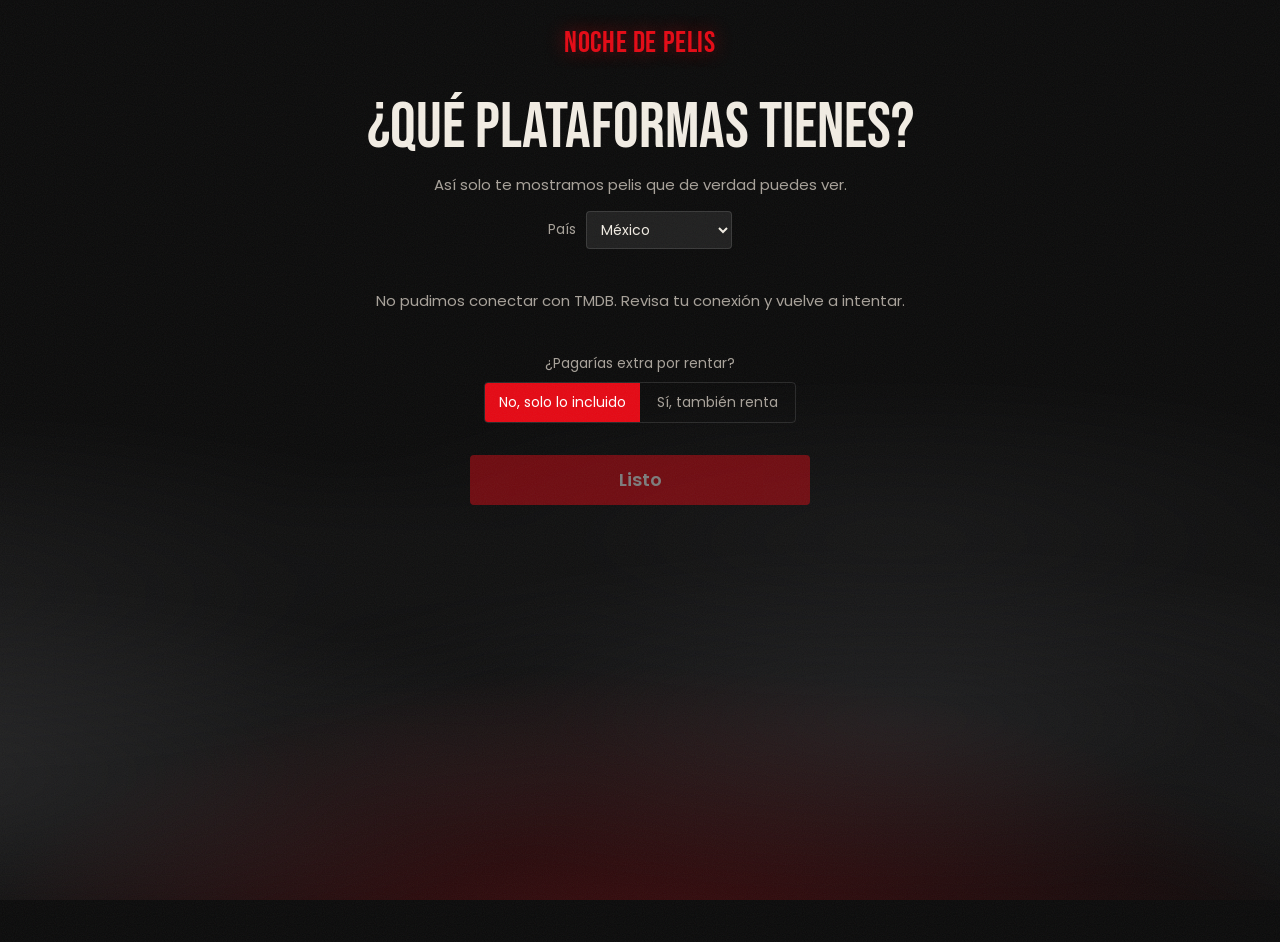
==== commit 8624186e: "Noche de Pelis v3: estilo streaming con Halloween, plataformas primero, filas por plataforma, Mi noc" ====
--- a/noche-de-pelis/html/index.html
+++ b/noche-de-pelis/html/index.html
@@ -4,121 +4,62 @@
 <meta charset="utf-8">
 <meta name="viewport" content="width=device-width, initial-scale=1, viewport-fit=cover">
 <title>Noche de Pelis</title>
-<meta name="description" content="Tú pones las pelis, la suerte pone la función. Busca tus películas, marca tus plataformas y tu horario, y arma tu noche.">
+<meta name="description" content="Elige pelis de tus plataformas, fija las imperdibles y deja que la suerte arme tu función de terror.">
 <meta property="og:title" content="Noche de Pelis">
-<meta property="og:description" content="Tú pones las pelis, la suerte pone la función.">
+<meta property="og:description" content="Elige pelis de tus plataformas, fija las imperdibles y deja que la suerte arme tu función.">
 <meta property="og:type" content="website">
-<meta name="theme-color" content="#08090b">
+<meta name="theme-color" content="#0b0b0b">
 <link rel="icon" href="favicon.svg" type="image/svg+xml">
 <link rel="preconnect" href="https://fonts.googleapis.com">
 <link rel="preconnect" href="https://fonts.gstatic.com" crossorigin>
 <link rel="preconnect" href="https://image.tmdb.org">
-<link rel="stylesheet" href="https://fonts.googleapis.com/css2?family=Anton&family=Instrument+Serif:ital@0;1&display=swap">
+<link rel="stylesheet" href="https://fonts.googleapis.com/css2?family=Bebas+Neue&family=Poppins:wght@400;500;600;700&display=swap">
 <link rel="stylesheet" href="css/app.css">
 </head>
 <body>
 <div class="grain" aria-hidden="true"></div>
 
+<!-- BARRA SUPERIOR -->
+<header class="nav" id="nav">
+  <a class="logo" href="#top" aria-label="Noche de Pelis, inicio">Noche de Pelis</a>
+  <div class="nav-right">
+    <div class="nav-search" id="navSearch">
+      <button class="icon-btn" type="button" id="searchToggle" aria-label="Buscar película">
+        <svg viewBox="0 0 24 24" width="22" height="22" aria-hidden="true"><circle cx="11" cy="11" r="7" fill="none" stroke="currentColor" stroke-width="2"/><path d="M20 20l-4-4" stroke="currentColor" stroke-width="2" stroke-linecap="round"/></svg>
+      </button>
+      <input type="search" id="q" placeholder="Títulos, sagas…" autocomplete="off" maxlength="80" aria-label="Buscar película">
+    </div>
+    <button class="plat-btn" type="button" id="platBtn" aria-label="Cambiar mis plataformas">
+      <span class="plat-logos" id="platLogos"></span><span class="plat-txt">Mis plataformas</span>
+    </button>
+  </div>
+</header>
+
 <!-- PORTADA -->
-<header class="hero" id="top">
+<section class="hero" id="top" aria-label="Película destacada">
   <div class="hero-bg" id="heroBg" aria-hidden="true"></div>
-  <div class="hero-shade" aria-hidden="true"></div>
-  <nav class="topbar">
-    <span class="brand">Noche de Pelis</span>
-    <a class="ticket-btn" href="#acto-1">Taquilla</a>
-  </nav>
-  <div class="hero-in">
+  <div class="fog" aria-hidden="true"><i></i><i></i></div>
+  <svg class="web web-l" viewBox="0 0 200 200" aria-hidden="true"><g fill="none" stroke="currentColor" stroke-width="1"><path d="M0 0L200 200M0 0L120 200M0 0L200 120M0 0L60 200M0 0L200 60"/><path d="M0 40Q30 32 40 0M0 80Q60 64 80 0M0 125Q95 100 125 0M0 170Q130 136 170 0"/></g></svg>
+  <div class="hero-in" id="heroIn">
     <div class="credits" id="credits">
       <figure class="credit-photo"><img src="img/foto-1.jpg" alt="Foto 1 del proyecto" width="120" height="160"></figure>
       <figure class="credit-photo"><img src="img/foto-2.jpg" alt="Foto 2 del proyecto" width="120" height="160"></figure>
       <span class="credit-txt">presentan</span>
     </div>
-    <h1 class="hero-title">Noche<br>de Pelis</h1>
-    <p class="hero-quote">“Tú pones las pelis. La suerte pone la función.”</p>
-    <p class="hero-meta"><span>De 2 a 20 películas</span><span>Tus plataformas</span><span>Tu horario</span></p>
-    <a class="cta" href="#acto-1">Elegir mis pelis</a>
+    <p class="eyebrow">Destacada para esta noche</p>
+    <h1 class="hero-title" id="heroTitle">Noche de Pelis</h1>
+    <p class="hero-meta" id="heroMeta"></p>
+    <p class="hero-ov" id="heroOv">Elige pelis de tus plataformas, fija las que no te puedes perder y deja que la suerte arme el resto de la función.</p>
+    <div class="hero-actions" id="heroActions"></div>
   </div>
-  <p class="now-showing" id="nowShowing" hidden></p>
-</header>
+</section>
 
-<main>
-  <!-- ACTO I -->
-  <section class="act" id="acto-1" aria-labelledby="h1a">
-    <div class="act-head">
-      <span class="act-no">Acto I</span>
-      <h2 id="h1a">Elige tus pelis</h2>
-      <p class="act-sub">Busca por nombre y abre la ficha para entrar a la peli. Mínimo 2, máximo 20.</p>
-    </div>
-    <div class="search" id="search">
-      <span class="search-ic" aria-hidden="true">
-        <svg viewBox="0 0 24 24" width="20" height="20"><circle cx="11" cy="11" r="7" fill="none" stroke="currentColor" stroke-width="2"/><path d="M20 20l-4-4" stroke="currentColor" stroke-width="2" stroke-linecap="round"/></svg>
-      </span>
-      <input type="search" id="q" placeholder="Busca una película…" autocomplete="off" maxlength="80"
-             role="combobox" aria-expanded="false" aria-controls="results" aria-autocomplete="list" aria-label="Buscar película">
-      <ul class="results" id="results" role="listbox" hidden></ul>
-    </div>
-    <div class="rail-head">
-      <p class="tally"><b id="count">00</b><span>/ 20 en tu cartelera</span></p>
-      <button class="link-btn" type="button" id="clearBtn">Vaciar lista</button>
-    </div>
-    <div class="posters" id="list"></div>
-  </section>
-
-  <!-- ACTO II -->
-  <section class="act" id="acto-2" aria-labelledby="h2a">
-    <div class="act-head">
-      <span class="act-no">Acto II</span>
-      <h2 id="h2a">Dónde y cuándo</h2>
-    </div>
-    <div class="split">
-      <div class="panel">
-        <div class="panel-row">
-          <h3>Tus plataformas</h3>
-          <label class="country"><span class="sr">País</span>
-            <select id="country">
-              <option value="MX">México</option><option value="AR">Argentina</option><option value="CL">Chile</option>
-              <option value="CO">Colombia</option><option value="PE">Perú</option><option value="ES">España</option>
-              <option value="US">Estados Unidos</option>
-            </select>
-          </label>
-        </div>
-        <p class="note">Marca las que ya tienes contratadas.</p>
-        <div class="chips" id="platChips" role="group" aria-label="Plataformas"></div>
-        <button class="link-btn" type="button" id="morePlats" hidden>Ver todas</button>
-        <h3 class="mt">¿Pagarías extra?</h3>
-        <div class="seg" role="group" aria-label="Costo extra">
-          <button type="button" id="freeBtn" aria-pressed="true">Solo incluidas<small>Nada aparte de tu suscripción</small></button>
-          <button type="button" id="paidBtn" aria-pressed="false">También renta o compra<small>Puede costar extra</small></button>
-        </div>
-      </div>
-
-      <div class="panel stub">
-        <h3>Horario de la función</h3>
-        <p class="note">Solo decide cuántas pelis caben, no cuáles.</p>
-        <div class="times-in">
-          <label class="tin"><span>Empieza</span><input type="time" id="start" value="19:30"></label>
-          <span class="arrow" aria-hidden="true">→</span>
-          <label class="tin"><span>Termina</span><input type="time" id="end" value="01:00"></label>
-        </div>
-        <label class="brk"><span>Intermedio entre pelis</span>
-          <select id="breakMin"><option value="0">Sin pausa</option><option value="10" selected>10 min</option><option value="15">15 min</option><option value="20">20 min</option><option value="30">30 min</option></select>
-        </label>
-        <p class="window" id="windowTxt"></p>
-        <div class="perf" aria-hidden="true"></div>
-        <p class="admit">Admite · Toda la sala</p>
-      </div>
-    </div>
-    <button class="go" type="button" id="goBtn">Que empiece la función</button>
-    <p class="status" id="status" role="status"></p>
-  </section>
-
-  <!-- ACTO III -->
-  <section class="act" id="acto-3" aria-labelledby="h3a" hidden>
-    <div class="act-head">
-      <span class="act-no">Acto III</span>
-      <h2 id="h3a">Tu función de hoy</h2>
-    </div>
-    <div id="result"></div>
+<!-- FILAS / RESULTADOS -->
+<main id="main">
+  <div id="rows" class="rows"></div>
+  <section id="searchView" class="search-view" hidden aria-live="polite">
+    <h2 class="row-title" id="searchTitle">Resultados</h2>
+    <div class="grid" id="searchGrid"></div>
   </section>
 </main>
 
@@ -126,16 +67,94 @@
   <p>Este producto usa la API de TMDB, pero no está respaldado ni certificado por TMDB. Datos de plataformas por JustWatch. El catálogo cambia seguido; confirma en la app antes de dar play.</p>
 </footer>
 
-<!-- FICHA INMERSIVA -->
+<!-- BANDEJA "MI NOCHE" -->
+<div class="tray" id="tray" hidden>
+  <div class="tray-in">
+    <div class="tray-posters" id="trayPosters" aria-hidden="true"></div>
+    <p class="tray-txt" id="trayTxt"></p>
+    <button class="btn red" type="button" id="trayOpen">Mi noche</button>
+  </div>
+</div>
+
+<!-- PANEL "MI NOCHE" -->
+<div class="sheet" id="panel" role="dialog" aria-modal="true" aria-labelledby="panelTitle" hidden>
+  <div class="sheet-back" data-close="panel"></div>
+  <div class="sheet-card">
+    <svg class="web web-r" viewBox="0 0 200 200" aria-hidden="true"><g fill="none" stroke="currentColor" stroke-width="1"><path d="M200 0L0 200M200 0L80 200M200 0L0 120M200 0L140 200M200 0L0 60"/><path d="M200 40Q170 32 160 0M200 80Q140 64 120 0M200 125Q105 100 75 0"/></g></svg>
+    <div class="sheet-head">
+      <h2 id="panelTitle">Mi noche</h2>
+      <button class="icon-btn" type="button" data-close="panel" aria-label="Cerrar">✕</button>
+    </div>
+    <p class="sheet-sub">Fija con el candado las que sí o sí quieres ver. El azar llena el resto del tiempo.</p>
+    <ul class="night" id="nightList"></ul>
+    <div class="when">
+      <h3>Horario</h3>
+      <div class="when-row">
+        <label class="tin"><span>Empieza</span><input type="time" id="start" value="19:30"></label>
+        <label class="tin"><span>Termina</span><input type="time" id="end" value="01:00"></label>
+        <label class="tin"><span>Intermedio</span>
+          <select id="breakMin"><option value="0">Sin pausa</option><option value="10" selected>10 min</option><option value="15">15 min</option><option value="20">20 min</option><option value="30">30 min</option></select>
+        </label>
+      </div>
+      <div class="timeline" id="timeline" aria-hidden="true"></div>
+      <p class="fit" id="fitTxt"></p>
+    </div>
+    <button class="btn red big" type="button" id="goBtn">
+      <svg viewBox="0 0 16 16" width="18" height="18" aria-hidden="true"><path d="M3 1.5v13l11-6.5z" fill="currentColor"/></svg>
+      Armar mi función
+    </button>
+    <p class="status" id="status" role="status"></p>
+  </div>
+</div>
+
+<!-- ELEGIR PLATAFORMAS -->
+<div class="onboard" id="onboard" role="dialog" aria-modal="true" aria-labelledby="obTitle" hidden>
+  <div class="fog" aria-hidden="true"><i></i><i></i></div>
+  <div class="ob-in">
+    <span class="logo">Noche de Pelis</span>
+    <h2 id="obTitle">¿Qué plataformas tienes?</h2>
+    <p class="ob-sub">Así solo te mostramos pelis que de verdad puedes ver.</p>
+    <label class="ob-country"><span>País</span>
+      <select id="country">
+        <option value="MX">México</option><option value="AR">Argentina</option><option value="CL">Chile</option>
+        <option value="CO">Colombia</option><option value="PE">Perú</option><option value="ES">España</option>
+        <option value="US">Estados Unidos</option>
+      </select>
+    </label>
+    <div class="ob-grid" id="obGrid" role="group" aria-label="Plataformas"></div>
+    <button class="link-btn" type="button" id="obMore" hidden>Ver todas</button>
+    <div class="ob-pay">
+      <span>¿Pagarías extra por rentar?</span>
+      <div class="seg" role="group" aria-label="Pagar extra">
+        <button type="button" id="freeBtn" aria-pressed="true">No, solo lo incluido</button>
+        <button type="button" id="paidBtn" aria-pressed="false">Sí, también renta</button>
+      </div>
+    </div>
+    <button class="btn red big" type="button" id="obDone" disabled>Listo</button>
+  </div>
+</div>
+
+<!-- TU FUNCIÓN -->
+<div class="show" id="show" role="dialog" aria-modal="true" aria-labelledby="showTitle" hidden>
+  <div class="show-in">
+    <div class="show-head">
+      <span class="logo">Noche de Pelis</span>
+      <button class="icon-btn" type="button" data-close="show" aria-label="Volver al inicio">✕</button>
+    </div>
+    <p class="eyebrow">Tu función de hoy</p>
+    <h2 class="show-title" id="showTitle">Cartelera</h2>
+    <div id="result"></div>
+  </div>
+</div>
+
+<!-- FICHA -->
 <div class="fx" id="fx" role="dialog" aria-modal="true" aria-labelledby="fxTitle" hidden>
   <div class="fx-bg" id="fxBg" aria-hidden="true"></div>
   <div class="fx-shade" aria-hidden="true"></div>
   <div class="bar top" aria-hidden="true"></div>
   <div class="bar bot" aria-hidden="true"></div>
   <button class="fx-close" type="button" id="fxClose" aria-label="Cerrar ficha">✕</button>
-  <div class="fx-scroll" id="fxScroll">
-    <div class="fx-in" id="fxIn"></div>
-  </div>
+  <div class="fx-scroll" id="fxScroll"><div class="fx-in" id="fxIn"></div></div>
 </div>
 
 <!-- CUENTA REGRESIVA -->
@@ -143,6 +162,8 @@
   <div class="leader-ring"><span class="sweep"></span><b id="leaderNo">3</b></div>
 </div>
 
+<div class="toast" id="toast" role="status" hidden></div>
+
 <script src="js/app.js" defer></script>
 </body>
 </html>
--- a/noche-de-pelis/html/css/app.css
+++ b/noche-de-pelis/html/css/app.css
@@ -1,290 +1,350 @@
-/* Cine nocturno: portada a pantalla completa con imágenes de fondo, tres actos, ficha inmersiva con franjas de cine.
-   Un solo look oscuro a propósito: es una sala de cine. */
+/* Estilo streaming nocturno + Halloween: barra superior, portada con niebla, filas horizontales,
+   bandeja "Mi noche" fija abajo, panel lateral, ficha inmersiva y función en capítulos. Un solo look oscuro a propósito. */
 :root {
-  --ink: #08090b;          /* sala */
-  --ink-2: #111317;
-  --ink-3: #1a1d22;
-  --line: rgba(243, 236, 224, .14);
-  --paper: #f3ece0;        /* texto, blanco de pantalla */
-  --dim: #a39d92;
-  --amber: #f2a93b;        /* luz de proyector, títulos */
-  --blood: #d7263d;        /* butaca, acentos */
-  --ok: #5fd6a4;
-  --warn: #ff8a5c;
-  --display: "Anton", "Oswald", "Bebas Neue", Impact, "Arial Narrow", sans-serif;
-  --serif: "Instrument Serif", Georgia, "Times New Roman", serif;
-  --body: system-ui, -apple-system, "Segoe UI", Roboto, sans-serif;
-  --mono: ui-monospace, "SF Mono", Menlo, Consolas, monospace;
-  --gutter-l: max(16px, env(safe-area-inset-left, 0px));
-  --gutter-r: max(16px, env(safe-area-inset-right, 0px));
+  --bg: #0b0b0b;
+  --bg-2: #141414;
+  --bg-3: #1f1f1f;
+  --line: rgba(255, 255, 255, .12);
+  --txt: #f2ede4;          /* blanco hueso */
+  --dim: #a8a29a;
+  --red: #e50914;          /* botones, neón */
+  --red-2: #b20710;
+  --pumpkin: #ff7a1a;      /* acento Halloween */
+  --ok: #46d369;
+  --warn: #ffb020;
+  --display: "Bebas Neue", "Oswald", "Arial Narrow", Impact, sans-serif;
+  --body: "Poppins", system-ui, -apple-system, "Segoe UI", sans-serif;
+  --gl: max(16px, env(safe-area-inset-left, 0px));
+  --gr: max(16px, env(safe-area-inset-right, 0px));
+  --side: max(4vw, 16px);
   color-scheme: dark;
 }
 * { box-sizing: border-box; }
-html { background: var(--ink); scroll-behavior: smooth; }
-body { margin: 0; background: var(--ink); color: var(--paper); font-family: var(--body); font-size: 16px; line-height: 1.55; -webkit-font-smoothing: antialiased; }
+html { background: var(--bg); }
+body { margin: 0; background: var(--bg); color: var(--txt); font-family: var(--body); font-size: 15px; line-height: 1.5; -webkit-font-smoothing: antialiased; padding-bottom: 96px; }
 body.locked { overflow: hidden; }
 img { max-width: 100%; height: auto; display: block; }
 [hidden] { display: none !important; }
 a { color: inherit; }
 button { font: inherit; color: inherit; cursor: pointer; border: 0; background: none; }
-input, select { font: inherit; color: var(--paper); }
-:focus-visible { outline: 2px solid var(--amber); outline-offset: 3px; }
-.sr { position: absolute; width: 1px; height: 1px; overflow: hidden; clip: rect(0 0 0 0); }
-
-/* Grano de película */
-.grain {
-  position: fixed; inset: -50%; z-index: 60; pointer-events: none; opacity: .07;
+input, select { font: inherit; color: var(--txt); }
+:focus-visible { outline: 2px solid #fff; outline-offset: 3px; }
+
+/* Grano */
+.grain { position: fixed; inset: -50%; z-index: 90; pointer-events: none; opacity: .06;
   background-image: url("data:image/svg+xml,%3Csvg xmlns='http://www.w3.org/2000/svg' width='160' height='160'%3E%3Cfilter id='n'%3E%3CfeTurbulence type='fractalNoise' baseFrequency='.9' numOctaves='2' stitchTiles='stitch'/%3E%3C/filter%3E%3Crect width='100%25' height='100%25' filter='url(%23n)'/%3E%3C/svg%3E");
-  animation: grain 1s steps(6) infinite;
-}
-@keyframes grain { 0% { transform: translate(0, 0) } 20% { transform: translate(-3%, 2%) } 40% { transform: translate(2%, -3%) } 60% { transform: translate(-2%, -1%) } 80% { transform: translate(3%, 3%) } 100% { transform: translate(0, 0) } }
-
-/* ---------- PORTADA ---------- */
-.hero { position: relative; min-height: min(92vh, 880px); display: flex; flex-direction: column; overflow: hidden; isolation: isolate; }
-.hero-bg { position: absolute; inset: 0; z-index: -2; background: radial-gradient(80% 70% at 70% 30%, #3a2a14 0%, #14100b 45%, var(--ink) 80%); }
-.hero-bg .layer { position: absolute; inset: 0; background-size: cover; background-position: center 30%; opacity: 0; transition: opacity 1.6s ease; animation: drift 24s ease-in-out infinite alternate; }
-.hero-bg .layer.on { opacity: 1; }
-@keyframes drift { from { transform: scale(1.04) } to { transform: scale(1.14) translateX(-1.5%) } }
-.hero-shade { position: absolute; inset: 0; z-index: -1; background:
-  linear-gradient(90deg, rgba(8, 9, 11, .92) 0%, rgba(8, 9, 11, .55) 45%, rgba(8, 9, 11, .2) 100%),
-  linear-gradient(0deg, var(--ink) 0%, transparent 35%),
-  linear-gradient(180deg, rgba(8, 9, 11, .7) 0%, transparent 25%); }
-.topbar { display: flex; justify-content: space-between; align-items: center; padding: max(18px, env(safe-area-inset-top, 0px)) var(--gutter-r) 0 var(--gutter-l); max-width: 1240px; width: 100%; margin: 0 auto; }
-.brand { font-family: var(--display); text-transform: uppercase; letter-spacing: .08em; font-size: 15px; }
-.ticket-btn { font-size: 13px; letter-spacing: .14em; text-transform: uppercase; text-decoration: none; border: 1px solid var(--paper); padding: 7px 14px; }
-.ticket-btn:hover { background: var(--paper); color: var(--ink); }
-.hero-in { flex: 1; display: flex; flex-direction: column; justify-content: center; gap: 14px; max-width: 1240px; width: 100%; margin: 0 auto; padding: 40px var(--gutter-r) 72px var(--gutter-l); }
+  animation: grain 1s steps(6) infinite; }
+@keyframes grain { 0% { transform: translate(0, 0) } 25% { transform: translate(-3%, 2%) } 50% { transform: translate(2%, -3%) } 75% { transform: translate(3%, 3%) } 100% { transform: translate(0, 0) } }
+
+/* Botones */
+.btn { display: inline-flex; align-items: center; justify-content: center; gap: 10px; font-weight: 600; font-size: 16px; padding: 10px 22px; border-radius: 4px; line-height: 1.2; }
+.btn.red { background: var(--red); color: #fff; }
+.btn.red:hover { background: #f6121d; }
+.btn.white { background: #fff; color: #000; }
+.btn.white:hover { background: rgba(255, 255, 255, .8); }
+.btn.gray { background: rgba(109, 109, 110, .7); color: #fff; }
+.btn.gray:hover { background: rgba(109, 109, 110, .5); }
+.btn.big { width: 100%; font-size: 18px; padding: 14px 22px; }
+.btn:disabled { opacity: .45; cursor: not-allowed; }
+.icon-btn { width: 40px; height: 40px; display: inline-flex; align-items: center; justify-content: center; border-radius: 50%; font-size: 17px; }
+.icon-btn:hover { background: rgba(255, 255, 255, .1); }
+.link-btn { font-size: 14px; color: var(--dim); text-decoration: underline; text-underline-offset: 3px; padding: 6px 0; }
+.link-btn:hover { color: #fff; }
+.logo { font-family: var(--display); font-size: 30px; line-height: 1; color: var(--red); letter-spacing: .02em; text-decoration: none; text-shadow: 0 0 18px rgba(229, 9, 20, .45); }
+
+/* Barra superior */
+.nav { position: fixed; top: 0; left: 0; right: 0; z-index: 40; display: flex; align-items: center; justify-content: space-between; gap: 12px;
+  padding: max(12px, env(safe-area-inset-top, 0px)) calc(var(--side) + env(safe-area-inset-right, 0px)) 12px calc(var(--side) + env(safe-area-inset-left, 0px));
+  background: linear-gradient(180deg, rgba(0, 0, 0, .8), transparent); transition: background .3s; }
+.nav.solid { background: rgba(11, 11, 11, .97); }
+.nav-right { display: flex; align-items: center; gap: 10px; min-width: 0; }
+.nav-search { display: flex; align-items: center; border: 1px solid transparent; transition: border-color .2s, background .2s; }
+.nav-search input { width: 0; padding: 0; border: 0; background: transparent; transition: width .3s, padding .3s; font-size: 14px; outline: none; }
+.nav-search.open { border-color: #fff; background: rgba(0, 0, 0, .75); }
+.nav-search.open input { width: min(240px, 42vw); padding: 6px 8px 6px 0; }
+.nav-search .icon-btn { border-radius: 0; width: 38px; height: 36px; }
+.plat-btn { display: inline-flex; align-items: center; gap: 8px; padding: 4px 10px 4px 4px; border-radius: 4px; font-size: 13.5px; }
+.plat-btn:hover { background: rgba(255, 255, 255, .1); }
+.plat-logos { display: flex; }
+.plat-logos img { width: 28px; height: 28px; border-radius: 4px; border: 2px solid var(--bg); }
+.plat-logos img + img { margin-left: -8px; }
+@media (max-width: 640px) { .plat-txt { display: none; } .logo { font-size: 24px; } }
+
+/* Portada */
+.hero { position: relative; min-height: min(86vh, 820px); display: flex; align-items: flex-end; overflow: hidden; isolation: isolate; }
+.hero-bg { position: absolute; inset: 0; z-index: -3; background: radial-gradient(70% 60% at 70% 30%, #3b0a0a 0%, #160404 50%, var(--bg) 85%); background-size: cover; background-position: center 25%; }
+.hero-bg.has-img { animation: slowzoom 30s ease-out forwards; }
+@keyframes slowzoom { from { transform: scale(1.1) } to { transform: scale(1) } }
+.hero::before { content: ""; position: absolute; inset: 0; z-index: -2; background:
+  linear-gradient(77deg, rgba(0, 0, 0, .85) 0%, rgba(0, 0, 0, .45) 45%, transparent 75%),
+  radial-gradient(120% 90% at 50% 120%, rgba(229, 9, 20, .28), transparent 60%),
+  linear-gradient(0deg, var(--bg) 0%, transparent 30%); }
+.fog { position: absolute; inset: 0; z-index: -1; pointer-events: none; overflow: hidden; }
+.fog i { position: absolute; left: -50%; width: 200%; height: 60%; bottom: -10%; opacity: .35;
+  background: radial-gradient(40% 50% at 20% 60%, rgba(220, 220, 230, .35), transparent 70%), radial-gradient(35% 45% at 60% 50%, rgba(200, 200, 210, .3), transparent 70%), radial-gradient(30% 40% at 90% 70%, rgba(220, 220, 230, .3), transparent 70%);
+  filter: blur(18px); animation: fog 38s linear infinite; }
+.fog i:nth-child(2) { bottom: 10%; opacity: .2; animation-duration: 56s; animation-direction: reverse; }
+@keyframes fog { from { transform: translateX(0) } to { transform: translateX(25%) } }
+.web { position: absolute; width: 180px; height: 180px; color: rgba(255, 255, 255, .16); pointer-events: none; }
+.web-l { top: 0; left: 0; z-index: -1; }
+.web-r { top: 0; right: 0; width: 140px; height: 140px; }
+.hero-in { width: 100%; max-width: 760px; padding: 120px var(--gr) 64px calc(var(--side) + env(safe-area-inset-left, 0px)); display: flex; flex-direction: column; gap: 12px; }
 .credits { display: flex; align-items: center; gap: 10px; }
-.credit-photo { margin: 0; width: 56px; aspect-ratio: 3 / 4; overflow: hidden; border: 2px solid var(--paper); box-shadow: 0 8px 20px rgba(0, 0, 0, .5); }
+.credit-photo { margin: 0; width: 46px; aspect-ratio: 3 / 4; overflow: hidden; border: 2px solid var(--txt); border-radius: 3px; box-shadow: 0 6px 18px rgba(0, 0, 0, .6); }
 .credit-photo:nth-child(1) { transform: rotate(-5deg); }
-.credit-photo:nth-child(2) { transform: rotate(4deg); margin-left: -14px; }
-.credit-photo img { width: 100%; height: 100%; object-fit: cover; filter: sepia(.25) contrast(1.05); }
+.credit-photo:nth-child(2) { transform: rotate(4deg); margin-left: -12px; }
+.credit-photo img { width: 100%; height: 100%; object-fit: cover; }
 .credit-photo.missing { display: none; }
-.credit-txt { font-size: 12px; letter-spacing: .32em; text-transform: uppercase; color: var(--dim); margin-left: 6px; }
-.hero-title {
-  font-family: var(--display); font-weight: 400; text-transform: uppercase; margin: 0;
-  font-size: clamp(76px, 15vw, 196px); line-height: .86; letter-spacing: .005em; color: var(--amber);
-  text-shadow: 0 6px 40px rgba(242, 169, 59, .25);
-}
-.hero-quote { font-family: var(--serif); font-style: italic; font-size: clamp(22px, 2.6vw, 32px); line-height: 1.2; margin: 6px 0 0; max-width: 24ch; color: var(--paper); }
-.hero-meta { display: flex; flex-wrap: wrap; gap: 6px 18px; margin: 0; font-size: 12px; letter-spacing: .2em; text-transform: uppercase; color: var(--dim); }
-.hero-meta span + span::before { content: "·"; margin-right: 18px; color: var(--blood); }
-.cta { align-self: flex-start; margin-top: 12px; text-decoration: none; font-family: var(--display); text-transform: uppercase; letter-spacing: .1em; font-size: 18px; padding: 14px 26px; background: var(--blood); color: #fff; box-shadow: 0 10px 30px rgba(215, 38, 61, .4); }
-.cta:hover { background: #e83a51; }
-.now-showing { position: absolute; right: var(--gutter-r); bottom: 22px; margin: 0; font-size: 12px; letter-spacing: .18em; text-transform: uppercase; color: var(--dim); text-align: right; max-width: 60%; }
-.now-showing b { color: var(--paper); font-weight: 600; }
-
-/* ---------- ACTOS ---------- */
-main { max-width: 1240px; margin: 0 auto; padding-left: var(--gutter-l); padding-right: var(--gutter-r); }
-.act { padding-block: 64px 24px; border-top: 1px solid var(--line); }
-.act:first-child { border-top: 0; }
-.act-head { display: grid; grid-template-columns: auto minmax(0, 1fr); align-items: baseline; gap: 4px 22px; margin-bottom: 28px; }
-.act-no { font-family: var(--serif); font-style: italic; font-size: 26px; color: var(--blood); }
-.act h2 { font-family: var(--display); font-weight: 400; text-transform: uppercase; font-size: clamp(40px, 6vw, 72px); line-height: .95; margin: 0; letter-spacing: .01em; text-wrap: balance; }
-.act-sub { grid-column: 2; margin: 6px 0 0; color: var(--dim); max-width: 60ch; }
-@media (max-width: 600px) { .act-head { grid-template-columns: minmax(0, 1fr); } .act-sub { grid-column: 1; } }
+.credit-txt { font-size: 11px; letter-spacing: .3em; text-transform: uppercase; color: var(--dim); margin-left: 4px; }
+.eyebrow { margin: 0; display: inline-flex; align-items: center; gap: 8px; font-size: 13px; font-weight: 600; letter-spacing: .18em; text-transform: uppercase; color: var(--pumpkin); }
+.eyebrow::before { content: ""; width: 14px; height: 14px; background: url("data:image/svg+xml,%3Csvg xmlns='http://www.w3.org/2000/svg' viewBox='0 0 24 24'%3E%3Cpath d='M12 6c-1-2 0-4 2-4' stroke='%2346d369' stroke-width='2' fill='none'/%3E%3Cellipse cx='12' cy='14' rx='10' ry='8' fill='%23ff7a1a'/%3E%3Cpath d='M8 12l2 2H6zM16 12l2 2h-4zM7 17q5 3 10 0' fill='%230b0b0b' stroke='%230b0b0b'/%3E%3C/svg%3E") center / contain no-repeat; }
+.hero-title { font-family: var(--display); font-weight: 400; font-size: clamp(56px, 9vw, 120px); line-height: .9; margin: 0; letter-spacing: .01em; text-wrap: balance; text-shadow: 0 4px 30px rgba(0, 0, 0, .6); }
+.hero-meta { margin: 0; display: flex; flex-wrap: wrap; gap: 4px 14px; font-size: 14px; color: var(--txt); }
+.hero-meta .match { color: var(--ok); font-weight: 600; }
+.hero-meta .tag { border: 1px solid rgba(255, 255, 255, .5); padding: 0 6px; font-size: 12px; }
+.hero-ov { margin: 0; max-width: 56ch; font-size: 16px; color: #e6e1d8; text-shadow: 0 2px 8px rgba(0, 0, 0, .7); display: -webkit-box; -webkit-line-clamp: 3; -webkit-box-orient: vertical; overflow: hidden; }
+.hero-actions { display: flex; flex-wrap: wrap; gap: 10px; margin-top: 8px; }
+
+/* Filas */
+main { position: relative; z-index: 2; margin-top: -40px; }
+.rows { display: flex; flex-direction: column; gap: 30px; }
+.row { position: relative; }
+.row-title { display: flex; align-items: center; gap: 10px; font-family: var(--body); font-weight: 600; font-size: clamp(17px, 1.6vw, 21px); margin: 0 0 10px; padding-left: calc(var(--side) + env(safe-area-inset-left, 0px)); padding-right: var(--gr); }
+.row-title.spooky { color: var(--pumpkin); }
+.row-title small { font-weight: 400; font-size: 13px; color: var(--dim); }
+.track { display: grid; grid-auto-flow: column; grid-auto-columns: clamp(220px, 23vw, 320px); gap: 8px; overflow-x: auto; scroll-snap-type: x proximity; scrollbar-width: none;
+  padding: 18px var(--gr) 22px calc(var(--side) + env(safe-area-inset-left, 0px)); scroll-padding-left: calc(var(--side) + env(safe-area-inset-left, 0px)); margin-block: -18px -22px; }
+.track::-webkit-scrollbar { display: none; }
+.track > * { scroll-snap-align: start; }
+@media (max-width: 640px) { .track { grid-auto-columns: 62vw; } }
+.arrow { position: absolute; top: 34px; bottom: 0; z-index: 3; width: var(--side); min-width: 40px; display: flex; align-items: center; justify-content: center; background: rgba(11, 11, 11, .6); font-size: 30px; opacity: 0; transition: opacity .2s; }
+.arrow.l { left: 0; } .arrow.r { right: 0; }
+.row:hover .arrow { opacity: 1; }
+.arrow:hover { background: rgba(11, 11, 11, .85); }
+@media (hover: none) { .arrow { display: none; } }
+.row-empty { padding: 0 var(--gr) 0 calc(var(--side) + env(safe-area-inset-left, 0px)); color: var(--dim); font-size: 14px; }
+.skel { aspect-ratio: 16 / 9; border-radius: 4px; background: linear-gradient(90deg, var(--bg-2), var(--bg-3), var(--bg-2)); background-size: 200% 100%; animation: shimmer 1.4s infinite; }
+@keyframes shimmer { from { background-position: 200% 0 } to { background-position: -200% 0 } }
+
+/* Tarjeta */
+.card { position: relative; border-radius: 4px; overflow: hidden; background: var(--bg-2); aspect-ratio: 16 / 9; transition: transform .3s ease, box-shadow .3s ease; min-width: 0; }
+.card:hover, .card:focus-within { transform: scale(1.06); z-index: 2; box-shadow: 0 14px 30px rgba(0, 0, 0, .8), 0 0 0 1px rgba(229, 9, 20, .6); }
+.card img.bd { width: 100%; height: 100%; object-fit: cover; }
+.card .noimg { position: absolute; inset: 0; display: flex; align-items: center; justify-content: center; padding: 12px; text-align: center; font-family: var(--display); font-size: 26px; color: var(--dim); background: linear-gradient(150deg, #2a0909, var(--bg-2)); }
+.card::after { content: ""; position: absolute; inset: 0; background: linear-gradient(0deg, rgba(0, 0, 0, .85), transparent 55%); pointer-events: none; }
+.card .ct { position: absolute; left: 10px; right: 52px; bottom: 8px; z-index: 1; font-family: var(--display); font-size: 22px; line-height: 1; text-shadow: 0 2px 6px rgba(0, 0, 0, .8); overflow: hidden; display: -webkit-box; -webkit-line-clamp: 2; -webkit-box-orient: vertical; }
+.card .open { position: absolute; inset: 0; z-index: 1; width: 100%; }
+.card .add { position: absolute; right: 8px; bottom: 8px; z-index: 2; width: 36px; height: 36px; border-radius: 50%; border: 2px solid rgba(255, 255, 255, .7); background: rgba(20, 20, 20, .7); font-size: 20px; line-height: 1; display: flex; align-items: center; justify-content: center; }
+.card .add:hover { border-color: #fff; background: rgba(40, 40, 40, .9); }
+.card .add.in { border-color: var(--ok); color: var(--ok); }
+.badge { position: absolute; left: 8px; top: 8px; z-index: 2; font-size: 11px; font-weight: 600; padding: 2px 7px; border-radius: 3px; background: rgba(0, 0, 0, .75); max-width: calc(100% - 16px); white-space: nowrap; overflow: hidden; text-overflow: ellipsis; }
+.badge.inc { color: var(--ok); }
+.badge.pay { color: var(--warn); }
+.badge.no { color: var(--dim); }
 
 /* Búsqueda */
-.search { position: relative; max-width: 760px; }
-.search-ic { position: absolute; left: 18px; top: 50%; transform: translateY(-50%); color: var(--dim); }
-.search input { width: 100%; background: var(--ink-2); border: 1px solid var(--line); border-bottom: 2px solid var(--amber); padding: 18px 18px 18px 50px; font-size: 19px; border-radius: 0; -webkit-appearance: none; appearance: none; }
-.search input::placeholder { color: #6f6a62; }
-.results { position: absolute; z-index: 30; left: 0; right: 0; top: calc(100% + 4px); margin: 0; padding: 6px; list-style: none; background: #121418; border: 1px solid var(--line); box-shadow: 0 30px 60px rgba(0, 0, 0, .7); max-height: 460px; overflow-y: auto; }
-.results li { display: grid; grid-template-columns: 52px minmax(0, 1fr) auto; gap: 14px; padding: 8px; cursor: pointer; align-items: center; }
-.results li[aria-selected="true"], .results li:hover { background: rgba(242, 169, 59, .12); }
-.results li.msg { display: block; cursor: default; color: var(--dim); padding: 12px; }
-.results li.msg:hover { background: none; }
-.results .thumb { width: 52px; height: 78px; object-fit: cover; background: var(--ink-3); }
-.results .t { font-weight: 600; line-height: 1.25; }
-.results .t small { font-weight: 400; color: var(--dim); }
-.results .ov { font-size: 13px; color: var(--dim); display: -webkit-box; -webkit-line-clamp: 2; -webkit-box-orient: vertical; overflow: hidden; }
-.results .open { font-size: 11px; letter-spacing: .14em; text-transform: uppercase; color: var(--amber); white-space: nowrap; }
-.results .added { color: var(--ok); }
-
-.rail-head { display: flex; justify-content: space-between; align-items: end; margin: 34px 0 16px; gap: 12px; }
-.tally { margin: 0; display: flex; align-items: baseline; gap: 10px; }
-.tally b { font-family: var(--display); font-weight: 400; font-size: 56px; line-height: 1; color: var(--amber); font-variant-numeric: tabular-nums; }
-.tally span { color: var(--dim); font-size: 14px; }
-.link-btn { font-size: 13px; letter-spacing: .12em; text-transform: uppercase; color: var(--dim); text-decoration: underline; text-underline-offset: 4px; padding: 4px 0; }
-.link-btn:hover { color: var(--paper); }
-
-/* Pósters */
-.posters { display: grid; grid-template-columns: repeat(auto-fill, minmax(150px, 1fr)); gap: 22px 16px; }
-.pc { position: relative; text-align: left; display: flex; flex-direction: column; gap: 8px; min-width: 0; }
-.pc .art { position: relative; aspect-ratio: 2 / 3; overflow: hidden; background: var(--ink-3); box-shadow: 0 14px 30px rgba(0, 0, 0, .55); transition: transform .35s ease, box-shadow .35s ease; }
-.pc .art img { width: 100%; height: 100%; object-fit: cover; }
-.pc .open-btn { position: absolute; inset: 0; width: 100%; z-index: 1; }
-.pc:hover .art, .pc:focus-within .art { transform: translateY(-6px); box-shadow: 0 22px 40px rgba(0, 0, 0, .7), 0 0 0 1px var(--amber); }
-.pc .x { position: absolute; top: 8px; right: 8px; z-index: 2; width: 30px; height: 30px; border-radius: 50%; background: rgba(8, 9, 11, .8); font-size: 15px; line-height: 30px; text-align: center; }
-.pc .x:hover { background: var(--blood); }
-.pc .nm { font-weight: 600; font-size: 14.5px; line-height: 1.25; overflow-wrap: anywhere; }
-.pc .sub { font-size: 12.5px; color: var(--dim); font-variant-numeric: tabular-nums; }
-.logos { display: flex; flex-wrap: wrap; gap: 4px; }
-.logos img { width: 22px; height: 22px; border-radius: 5px; opacity: .4; }
-.logos img.mine { opacity: 1; box-shadow: 0 0 0 2px var(--ok); }
-.noimg { width: 100%; height: 100%; display: flex; align-items: center; justify-content: center; text-align: center; padding: 10px; font-family: var(--display); text-transform: uppercase; font-size: 22px; line-height: 1; color: var(--dim); background: linear-gradient(160deg, #2a1a10, var(--ink-2)); }
-.empty { grid-column: 1 / -1; padding: 40px 16px; border: 1px dashed var(--line); text-align: center; color: var(--dim); }
-.empty b { display: block; font-family: var(--serif); font-style: italic; font-weight: 400; font-size: 26px; color: var(--paper); margin-bottom: 4px; }
-
-/* Acto II */
-.split { display: grid; grid-template-columns: minmax(0, 1.3fr) minmax(0, 1fr); gap: 20px; }
-@media (max-width: 880px) { .split { grid-template-columns: minmax(0, 1fr); } }
-.panel { background: var(--ink-2); border: 1px solid var(--line); padding: 22px; min-width: 0; }
-.panel h3 { font-family: var(--display); font-weight: 400; text-transform: uppercase; font-size: 24px; letter-spacing: .02em; margin: 0; }
-.panel h3.mt { margin-top: 24px; }
-.panel-row { display: flex; justify-content: space-between; align-items: center; gap: 12px; flex-wrap: wrap; }
-.note { color: var(--dim); font-size: 14px; margin: 4px 0 14px; }
-select { background: var(--ink-3); border: 1px solid var(--line); padding: 9px 12px; border-radius: 0; }
-.chips { display: flex; flex-wrap: wrap; gap: 8px; margin-bottom: 10px; }
-.chip { display: inline-flex; align-items: center; gap: 8px; padding: 5px 12px 5px 5px; font-size: 13.5px; background: var(--ink-3); color: var(--dim); border: 1px solid var(--line); }
-.chip img { width: 26px; height: 26px; border-radius: 4px; filter: grayscale(1) brightness(.8); }
-.chip[aria-pressed="true"] { color: var(--paper); border-color: var(--amber); background: rgba(242, 169, 59, .12); }
-.chip[aria-pressed="true"] img { filter: none; }
-.chips .loading { color: var(--dim); font-size: 14px; }
-.seg { display: grid; grid-template-columns: 1fr 1fr; gap: 0; margin-top: 10px; border: 1px solid var(--line); }
-.seg button { padding: 12px 10px; text-align: left; font-weight: 600; font-size: 14.5px; line-height: 1.25; color: var(--dim); }
-.seg button + button { border-left: 1px solid var(--line); }
-.seg button[aria-pressed="true"] { background: var(--blood); color: #fff; }
-.seg small { display: block; font-weight: 400; font-size: 12.5px; opacity: .85; margin-top: 2px; }
-
-.stub { position: relative; background: linear-gradient(180deg, #1d1610, var(--ink-2)); }
-.times-in { display: grid; grid-template-columns: minmax(0, 1fr) auto minmax(0, 1fr); gap: 10px; align-items: end; }
+.search-view { padding: 100px var(--gr) 20px calc(var(--side) + env(safe-area-inset-left, 0px)); }
+.search-view .row-title { padding: 0; margin-bottom: 18px; }
+.grid { display: grid; grid-template-columns: repeat(auto-fill, minmax(230px, 1fr)); gap: 26px 10px; }
+.grid .msg { grid-column: 1 / -1; color: var(--dim); padding: 30px 0; }
+body.searching .hero { display: none; }
+body.searching main { margin-top: 0; }
+
+/* Bandeja */
+.tray { position: fixed; left: 0; right: 0; bottom: 0; z-index: 35; background: rgba(20, 20, 20, .96); border-top: 1px solid rgba(229, 9, 20, .5); box-shadow: 0 -10px 40px rgba(229, 9, 20, .15); backdrop-filter: blur(8px); }
+.tray-in { display: flex; align-items: center; gap: 14px; padding: 10px calc(var(--side) + env(safe-area-inset-right, 0px)) max(10px, env(safe-area-inset-bottom, 0px)) calc(var(--side) + env(safe-area-inset-left, 0px)); }
+.tray-posters { display: flex; flex-shrink: 0; }
+.tray-posters img, .tray-posters .ph { width: 36px; height: 54px; object-fit: cover; border-radius: 3px; border: 2px solid var(--bg-2); background: var(--bg-3); }
+.tray-posters > * + * { margin-left: -14px; }
+.tray-txt { flex: 1; min-width: 0; margin: 0; font-size: 14px; line-height: 1.35; }
+.tray-txt b { font-weight: 600; }
+.tray-txt span { color: var(--dim); }
+@media (max-width: 520px) { .tray-posters > :nth-child(n+4) { display: none; } .tray-txt { font-size: 13px; } }
+
+/* Panel lateral */
+.sheet { position: fixed; inset: 0; z-index: 45; }
+.sheet-back { position: absolute; inset: 0; background: rgba(0, 0, 0, .65); }
+.sheet-card { position: absolute; top: 0; right: 0; bottom: 0; width: min(520px, 100%); overflow-y: auto; overscroll-behavior: contain; background: var(--bg-2); border-left: 1px solid rgba(229, 9, 20, .4);
+  padding: max(18px, env(safe-area-inset-top, 0px)) max(20px, env(safe-area-inset-right, 0px)) max(24px, env(safe-area-inset-bottom, 0px)) 20px; animation: slidein .3s ease; }
+@keyframes slidein { from { transform: translateX(40px); opacity: .001 } to { transform: none; opacity: 1 } }
+.sheet-head { display: flex; justify-content: space-between; align-items: center; }
+.sheet-head h2 { font-family: var(--display); font-weight: 400; font-size: 40px; margin: 0; line-height: 1; }
+.sheet-sub { color: var(--dim); font-size: 14px; margin: 6px 0 16px; }
+.night { list-style: none; margin: 0; padding: 0; display: flex; flex-direction: column; gap: 8px; }
+.night li { display: grid; grid-template-columns: 46px minmax(0, 1fr) auto auto; gap: 10px; align-items: center; padding: 8px; background: var(--bg-3); border-radius: 4px; border: 1px solid transparent; }
+.night li.locked { border-color: var(--red); box-shadow: 0 0 14px rgba(229, 9, 20, .25); }
+.night li.unavail { opacity: .6; }
+.night .pt { width: 46px; height: 69px; object-fit: cover; border-radius: 3px; background: var(--bg); }
+.night .nt { font-weight: 600; font-size: 14px; line-height: 1.25; overflow-wrap: anywhere; }
+.night .ns { font-size: 12.5px; color: var(--dim); }
+.night .ns .inc { color: var(--ok); } .night .ns .pay { color: var(--warn); }
+.lock, .rm { width: 38px; height: 38px; border-radius: 50%; display: flex; align-items: center; justify-content: center; color: var(--dim); }
+.lock:hover, .rm:hover { background: rgba(255, 255, 255, .08); color: #fff; }
+.lock[aria-pressed="true"] { color: #fff; background: var(--red); }
+.lock:disabled { opacity: .3; cursor: not-allowed; }
+.night .empty { display: block; text-align: center; color: var(--dim); padding: 26px 12px; border: 1px dashed var(--line); background: none; }
+.when { margin-top: 22px; }
+.when h3 { font-family: var(--display); font-weight: 400; font-size: 26px; margin: 0 0 8px; }
+.when-row { display: grid; grid-template-columns: repeat(3, minmax(0, 1fr)); gap: 10px; }
 .tin { display: flex; flex-direction: column; gap: 4px; min-width: 0; }
-.tin span, .brk span { font-size: 11px; letter-spacing: .2em; text-transform: uppercase; color: var(--dim); }
-.tin input { font-family: var(--display); font-size: 34px; line-height: 1.1; background: transparent; border: 0; border-bottom: 2px solid var(--amber); padding: 2px 0; width: 100%; min-width: 0; color: var(--amber); font-variant-numeric: tabular-nums; }
-.arrow { font-size: 24px; color: var(--dim); padding-bottom: 8px; }
-.brk { display: flex; flex-direction: column; gap: 4px; margin-top: 18px; }
-.window { margin: 16px 0 0; font-size: 14px; color: var(--dim); }
-.window b { color: var(--paper); }
-.perf { margin: 20px -22px 0; border-top: 2px dashed var(--line); }
-.admit { margin: 12px 0 0; font-family: var(--display); text-transform: uppercase; letter-spacing: .3em; font-size: 13px; color: var(--blood); text-align: center; }
-
-.go { display: block; width: 100%; margin-top: 26px; padding: 22px; font-family: var(--display); text-transform: uppercase; letter-spacing: .08em; font-size: clamp(24px, 4vw, 38px); background: var(--amber); color: #1a1004; box-shadow: 0 0 0 1px rgba(242, 169, 59, .4), 0 20px 60px rgba(242, 169, 59, .22); }
-.go:hover { background: #ffb84d; }
-.go:disabled { opacity: .5; cursor: wait; }
-.status { margin: 12px 0 0; min-height: 1.5em; color: var(--dim); }
+.tin span { font-size: 12px; color: var(--dim); }
+.tin input, .tin select { width: 100%; min-width: 0; background: var(--bg-3); border: 1px solid var(--line); border-radius: 4px; padding: 9px 10px; font-variant-numeric: tabular-nums; }
+.timeline { display: flex; height: 12px; margin-top: 16px; background: var(--bg-3); border-radius: 6px; overflow: hidden; }
+.timeline i { display: block; height: 100%; background: var(--red); border-right: 2px solid var(--bg-2); }
+.timeline i.b { background: #555; }
+.timeline i.over { background: var(--warn); }
+.fit { margin: 8px 0 18px; font-size: 13.5px; color: var(--dim); }
+.fit b { color: var(--txt); font-weight: 600; }
+.fit.err b, .fit.err { color: var(--warn); }
+.status { min-height: 1.4em; margin: 10px 0 0; font-size: 14px; color: var(--dim); }
 .status.err { color: var(--warn); }
 
-/* Acto III: la función como capítulos */
-.bill { display: flex; flex-wrap: wrap; gap: 0; border: 1px solid var(--line); margin-bottom: 40px; }
-.bill div { flex: 1 1 160px; padding: 16px 20px; }
-.bill div + div { border-left: 1px dashed var(--line); }
-.bill b { display: block; font-family: var(--display); font-weight: 400; font-size: 44px; line-height: 1; color: var(--amber); font-variant-numeric: tabular-nums; }
-.bill span { font-size: 12px; letter-spacing: .16em; text-transform: uppercase; color: var(--dim); }
-.chapter { display: grid; grid-template-columns: minmax(0, 1fr) minmax(0, 1.25fr); gap: 34px; align-items: center; animation: rise .6s ease both; }
-.chapter.rev .ch-text { order: 2; }
+/* Elegir plataformas */
+.onboard { position: fixed; inset: 0; z-index: 60; overflow-y: auto; background: radial-gradient(90% 60% at 50% 110%, rgba(229, 9, 20, .25), transparent 60%), var(--bg); isolation: isolate; }
+.ob-in { max-width: 860px; margin: 0 auto; padding: max(28px, env(safe-area-inset-top, 0px)) var(--gr) 40px var(--gl); display: flex; flex-direction: column; align-items: center; text-align: center; gap: 14px; }
+.ob-in h2 { font-family: var(--display); font-weight: 400; font-size: clamp(40px, 6vw, 64px); line-height: 1; margin: 24px 0 0; }
+.ob-sub { margin: 0; color: var(--dim); }
+.ob-country { display: flex; align-items: center; gap: 10px; font-size: 14px; color: var(--dim); }
+.ob-country select, .ob-pay select { background: var(--bg-3); border: 1px solid var(--line); border-radius: 4px; padding: 7px 10px; }
+.ob-grid { width: 100%; display: grid; grid-template-columns: repeat(auto-fill, minmax(118px, 1fr)); gap: 18px 14px; margin-top: 12px; }
+.ob-tile { display: flex; flex-direction: column; align-items: center; gap: 8px; font-size: 13px; color: var(--dim); }
+.ob-tile .lg { position: relative; width: 100%; max-width: 110px; aspect-ratio: 1; border-radius: 6px; overflow: hidden; border: 3px solid transparent; transition: border-color .2s, transform .2s; background: var(--bg-3); }
+.ob-tile .lg img { width: 100%; height: 100%; object-fit: cover; }
+.ob-tile:hover .lg { transform: scale(1.04); border-color: rgba(255, 255, 255, .5); }
+.ob-tile[aria-pressed="true"] { color: #fff; }
+.ob-tile[aria-pressed="true"] .lg { border-color: #fff; }
+.ob-tile[aria-pressed="true"] .lg::after { content: "✓"; position: absolute; right: 6px; top: 6px; width: 24px; height: 24px; border-radius: 50%; background: var(--red); color: #fff; font-size: 14px; line-height: 24px; }
+.ob-pay { display: flex; flex-direction: column; align-items: center; gap: 8px; margin-top: 12px; font-size: 14px; color: var(--dim); }
+.seg { display: inline-grid; grid-template-columns: 1fr 1fr; border: 1px solid var(--line); border-radius: 4px; overflow: hidden; }
+.seg button { padding: 9px 14px; font-size: 14px; color: var(--dim); }
+.seg button[aria-pressed="true"] { background: var(--red); color: #fff; }
+.ob-in .btn.big { max-width: 340px; margin-top: 18px; }
+.ob-loading { grid-column: 1 / -1; color: var(--dim); }
+
+/* Tu función */
+.show { position: fixed; inset: 0; z-index: 48; overflow-y: auto; overscroll-behavior: contain; background: radial-gradient(80% 40% at 50% 0%, rgba(229, 9, 20, .22), transparent 70%), var(--bg); }
+.show-in { max-width: 1180px; margin: 0 auto; padding: max(16px, env(safe-area-inset-top, 0px)) var(--gr) max(40px, env(safe-area-inset-bottom, 0px)) var(--gl); }
+.show-head { display: flex; justify-content: space-between; align-items: center; margin-bottom: 30px; }
+.show-title { font-family: var(--display); font-weight: 400; font-size: clamp(48px, 7vw, 88px); line-height: .95; margin: 6px 0 26px; }
+.bill { display: flex; flex-wrap: wrap; border: 1px solid rgba(229, 9, 20, .5); border-radius: 4px; margin-bottom: 54px; box-shadow: 0 0 30px rgba(229, 9, 20, .12); }
+.bill div { flex: 1 1 150px; padding: 14px 20px; }
+.bill div + div { border-left: 1px solid var(--line); }
+.bill b { display: block; font-family: var(--display); font-weight: 400; font-size: 44px; line-height: 1; font-variant-numeric: tabular-nums; }
+.bill span { font-size: 13px; color: var(--dim); }
+.chapter { display: grid; grid-template-columns: minmax(0, .9fr) minmax(0, 1.3fr); gap: 40px; align-items: center; animation: rise .6s ease both; }
+.chapter.rev .ch-text { order: 2; text-align: right; }
+.chapter.rev .ch-no, .chapter.rev .where, .chapter.rev .ch-actions { justify-content: flex-end; }
 .ch-text { min-width: 0; }
-.ch-no { display: flex; align-items: baseline; gap: 14px; }
-.ch-no span { font-family: var(--serif); font-style: italic; font-size: 24px; color: var(--dim); }
-.ch-no b { font-family: var(--display); font-weight: 400; font-size: 72px; line-height: 1; color: var(--paper); }
-.ch-text h3 { font-family: var(--display); font-weight: 400; text-transform: uppercase; font-size: clamp(30px, 3.6vw, 46px); line-height: 1; margin: 8px 0 12px; overflow-wrap: anywhere; }
-.ch-text h3 small { font-family: var(--body); font-size: 15px; color: var(--dim); text-transform: none; margin-left: 6px; }
-.slot-times { display: flex; align-items: center; gap: 10px; font-family: var(--display); font-size: 28px; color: var(--amber); font-variant-numeric: tabular-nums; }
-.slot-times i { font-style: normal; color: var(--dim); font-size: 20px; }
-.ch-text .ov { color: var(--dim); margin: 12px 0; display: -webkit-box; -webkit-line-clamp: 4; -webkit-box-orient: vertical; overflow: hidden; }
+.ch-no { display: flex; align-items: baseline; gap: 18px; }
+.ch-no span { font-size: 22px; font-weight: 500; }
+.ch-no b { font-family: var(--body); font-weight: 600; font-size: 64px; line-height: 1; }
+.ch-text h3 { font-family: var(--display); font-weight: 400; font-size: clamp(32px, 3.6vw, 48px); line-height: 1; margin: 10px 0; overflow-wrap: anywhere; }
+.ch-text h3 small { font-family: var(--body); font-size: 14px; color: var(--dim); margin-left: 8px; }
+.ch-text h3 .lk { color: var(--red); font-size: 22px; vertical-align: middle; }
+.slot-times { display: inline-flex; align-items: center; gap: 10px; font-weight: 600; font-size: 22px; font-variant-numeric: tabular-nums; border: 2px solid var(--red); border-radius: 4px; padding: 4px 14px; }
+.slot-times i { font-style: normal; color: var(--dim); }
+.ch-text .ov { color: #ddd6cc; margin: 14px 0; display: -webkit-box; -webkit-line-clamp: 4; -webkit-box-orient: vertical; overflow: hidden; }
 .where { display: flex; flex-wrap: wrap; gap: 8px 14px; align-items: center; font-size: 13.5px; color: var(--dim); }
-.via { display: inline-flex; align-items: center; gap: 6px; color: var(--paper); }
+.via { display: inline-flex; align-items: center; gap: 6px; color: var(--txt); }
 .via img { width: 22px; height: 22px; border-radius: 4px; }
-.pill { font-size: 10.5px; font-weight: 700; letter-spacing: .08em; text-transform: uppercase; padding: 2px 6px; }
-.pill.inc { background: rgba(95, 214, 164, .14); color: var(--ok); }
-.pill.pay { background: rgba(255, 138, 92, .14); color: var(--warn); }
-.ch-art { position: relative; aspect-ratio: 16 / 9; overflow: hidden; background: var(--ink-3); box-shadow: 0 30px 60px rgba(0, 0, 0, .6); }
-.ch-art img { width: 100%; height: 100%; object-fit: cover; transition: transform .8s ease; }
-.ch-art:hover img { transform: scale(1.04); }
-.ch-art::after { content: ""; position: absolute; inset: 0; box-shadow: inset 0 0 0 1px rgba(243, 236, 224, .12); background: linear-gradient(0deg, rgba(8, 9, 11, .55), transparent 50%); pointer-events: none; }
-.ch-art .tt { position: absolute; left: 16px; bottom: 12px; z-index: 1; font-family: var(--serif); font-style: italic; font-size: 26px; line-height: 1.1; text-shadow: 0 2px 10px rgba(0, 0, 0, .8); }
-.ch-art button { position: absolute; inset: 0; width: 100%; z-index: 2; }
-.ch-actions { display: flex; gap: 10px; margin-top: 16px; }
-.btn-line { font-size: 13px; letter-spacing: .14em; text-transform: uppercase; border: 1px solid var(--line); padding: 9px 14px; }
-.btn-line:hover { border-color: var(--amber); color: var(--amber); }
-.intermission { position: relative; margin: 46px 0; text-align: center; font-size: 12px; letter-spacing: .3em; text-transform: uppercase; color: var(--dim); }
-.intermission::before { content: ""; position: absolute; left: 10%; right: 10%; top: 50%; height: 2px; background: linear-gradient(90deg, transparent, var(--blood), transparent); box-shadow: 0 0 22px 2px rgba(215, 38, 61, .55); }
-.intermission span { position: relative; background: var(--ink); padding: 0 16px; }
+.pill { font-size: 10.5px; font-weight: 700; letter-spacing: .06em; text-transform: uppercase; padding: 2px 6px; border-radius: 3px; }
+.pill.inc { background: rgba(70, 211, 105, .15); color: var(--ok); }
+.pill.pay { background: rgba(255, 176, 32, .15); color: var(--warn); }
+.ch-actions { display: flex; gap: 10px; margin-top: 18px; flex-wrap: wrap; }
+.ch-art { position: relative; padding: 18px; }
+.ch-art::before { content: ""; position: absolute; inset: 0 22% 0 0; border: 2px solid var(--red); border-right: 0; border-radius: 4px 0 0 4px; box-shadow: -6px 0 24px rgba(229, 9, 20, .25); }
+.chapter.rev .ch-art::before { inset: 0 0 0 22%; border: 2px solid var(--red); border-left: 0; border-radius: 0 4px 4px 0; box-shadow: 6px 0 24px rgba(229, 9, 20, .25); }
+.ch-img { position: relative; aspect-ratio: 16 / 9; overflow: hidden; border-radius: 4px; background: var(--bg-2); box-shadow: 0 20px 50px rgba(0, 0, 0, .7); }
+.ch-img img { width: 100%; height: 100%; object-fit: cover; }
+.ch-img::after { content: ""; position: absolute; inset: 0; background: linear-gradient(135deg, rgba(229, 9, 20, .35), transparent 50%), linear-gradient(0deg, rgba(0, 0, 0, .55), transparent 45%); pointer-events: none; }
+.ch-img .tt { position: absolute; z-index: 1; left: 18px; top: 14px; font-weight: 600; font-size: 17px; text-shadow: 0 2px 8px rgba(0, 0, 0, .8); }
+.ch-img .play { text-decoration: none; position: absolute; z-index: 2; left: 18px; bottom: 16px; display: inline-flex; align-items: center; gap: 6px; padding: 6px 14px; border: 2px solid #fff; border-radius: 999px; background: rgba(229, 9, 20, .85); font-size: 13px; font-weight: 600; box-shadow: 0 0 16px rgba(229, 9, 20, .6); }
+.neon { height: 3px; margin: 60px 12%; border-radius: 3px; background: linear-gradient(90deg, transparent, var(--red), transparent); box-shadow: 0 0 24px 4px rgba(229, 9, 20, .55); position: relative; }
+.neon span { position: absolute; left: 50%; top: 50%; transform: translate(-50%, -50%); background: var(--bg); padding: 2px 14px; font-size: 12px; letter-spacing: .24em; text-transform: uppercase; color: var(--dim); white-space: nowrap; }
 @media (max-width: 760px) {
-  .chapter { grid-template-columns: minmax(0, 1fr); gap: 18px; }
+  .chapter { grid-template-columns: minmax(0, 1fr); gap: 14px; }
   .chapter .ch-art { order: -1; }
-  .chapter.rev .ch-text { order: 0; }
-  .ch-no b { font-size: 54px; }
+  .chapter.rev .ch-text { order: 0; text-align: left; }
+  .chapter.rev .ch-no, .chapter.rev .where, .chapter.rev .ch-actions { justify-content: flex-start; }
+  .ch-no b { font-size: 48px; }
+  .neon { margin: 40px 4%; }
 }
 @keyframes rise { from { transform: translateY(16px); opacity: .001 } to { transform: none; opacity: 1 } }
-details.out { margin-top: 44px; border-top: 1px solid var(--line); padding-top: 16px; }
+details.out { margin-top: 50px; border-top: 1px solid var(--line); padding-top: 16px; }
 details.out summary { cursor: pointer; color: var(--dim); }
 .outlist { list-style: none; padding: 0; margin: 12px 0 0; display: grid; grid-template-columns: repeat(auto-fill, minmax(260px, 1fr)); gap: 8px; }
-.outlist li { font-size: 14px; padding: 10px 12px; background: var(--ink-2); color: var(--dim); }
-.outlist li b { color: var(--paper); font-weight: 600; }
-.again { margin-top: 30px; display: flex; gap: 12px; flex-wrap: wrap; }
-.btn-amber { font-family: var(--display); text-transform: uppercase; letter-spacing: .08em; font-size: 20px; padding: 12px 22px; background: var(--amber); color: #1a1004; }
-.nothing { padding: 40px 16px; text-align: center; color: var(--dim); border: 1px dashed var(--line); }
-.nothing b { display: block; font-family: var(--serif); font-style: italic; font-weight: 400; font-size: 28px; color: var(--paper); }
-
-.foot { max-width: 1240px; margin: 60px auto 0; padding: 28px var(--gutter-r) max(32px, env(safe-area-inset-bottom, 0px)) var(--gutter-l); border-top: 1px solid var(--line); font-size: 12.5px; color: var(--dim); }
+.outlist li { font-size: 14px; padding: 10px 12px; background: var(--bg-2); color: var(--dim); border-radius: 4px; }
+.outlist li b { color: var(--txt); font-weight: 600; }
+.show-actions { display: flex; flex-wrap: wrap; gap: 10px; margin-top: 40px; }
+.nothing { padding: 40px 16px; text-align: center; color: var(--dim); border: 1px dashed var(--line); border-radius: 4px; }
+.nothing b { display: block; font-family: var(--display); font-weight: 400; font-size: 34px; color: var(--txt); }
+
+.foot { padding: 50px var(--gr) 24px calc(var(--side) + env(safe-area-inset-left, 0px)); font-size: 12.5px; color: var(--dim); }
 .foot p { margin: 0; max-width: 80ch; }
 
-/* ---------- FICHA INMERSIVA ---------- */
-.fx { position: fixed; inset: 0; z-index: 50; background: var(--ink); isolation: isolate; }
+/* Ficha */
+.fx { position: fixed; inset: 0; z-index: 70; background: var(--bg); isolation: isolate; }
 .fx-bg { position: absolute; inset: 0; z-index: -2; background-size: cover; background-position: center 25%; transform: scale(1.12); opacity: 0; transition: opacity 1s ease; }
 .fx.on .fx-bg { opacity: 1; animation: push 30s ease-out forwards; }
-@keyframes push { from { transform: scale(1.12) } to { transform: scale(1.0) translateY(-1%) } }
+@keyframes push { from { transform: scale(1.12) } to { transform: scale(1) } }
 .fx-shade { position: absolute; inset: 0; z-index: -1; background:
-  linear-gradient(90deg, rgba(8, 9, 11, .95) 0%, rgba(8, 9, 11, .7) 40%, rgba(8, 9, 11, .25) 75%),
-  linear-gradient(0deg, var(--ink) 2%, rgba(8, 9, 11, .2) 45%, transparent 70%); }
+  linear-gradient(77deg, rgba(11, 11, 11, .95) 0%, rgba(11, 11, 11, .7) 40%, rgba(11, 11, 11, .2) 75%),
+  radial-gradient(120% 80% at 50% 120%, rgba(229, 9, 20, .25), transparent 60%),
+  linear-gradient(0deg, var(--bg) 2%, transparent 60%); }
 .bar { position: absolute; left: 0; right: 0; height: 0; background: #000; z-index: 3; transition: height .7s cubic-bezier(.2, .8, .2, 1); pointer-events: none; }
 .bar.top { top: 0; } .bar.bot { bottom: 0; }
 .fx.on .bar { height: 5vh; }
-.fx-close { position: absolute; z-index: 4; top: calc(5vh + 14px + env(safe-area-inset-top, 0px)); right: calc(var(--gutter-r) + 4px); width: 44px; height: 44px; border-radius: 50%; border: 1px solid rgba(243, 236, 224, .4); background: rgba(8, 9, 11, .5); font-size: 18px; }
-.fx-close:hover { background: var(--paper); color: var(--ink); }
+.fx-close { position: absolute; z-index: 4; top: calc(5vh + 12px + env(safe-area-inset-top, 0px)); right: calc(var(--gr) + 4px); width: 42px; height: 42px; border-radius: 50%; background: #181818; font-size: 17px; }
+.fx-close:hover { background: #333; }
 .fx-scroll { position: absolute; inset: 0; overflow-y: auto; overscroll-behavior: contain; padding-block: calc(5vh + 20px) calc(5vh + 30px); }
-.fx-in { max-width: 1240px; margin: 0 auto; padding-left: var(--gutter-l); padding-right: var(--gutter-r); opacity: 0; transform: translateY(20px); transition: opacity .8s ease .35s, transform .8s ease .35s; }
+.fx-in { max-width: 1180px; margin: 0 auto; padding-left: calc(var(--side) + env(safe-area-inset-left, 0px)); padding-right: var(--gr); opacity: 0; transform: translateY(20px); transition: opacity .8s ease .3s, transform .8s ease .3s; }
 .fx.on .fx-in { opacity: 1; transform: none; }
-.fx-hero { min-height: calc(90vh - 10vh - 50px); display: flex; flex-direction: column; justify-content: flex-end; gap: 14px; max-width: 760px; padding-top: 40px; }
-.fx-by { font-size: 12px; letter-spacing: .3em; text-transform: uppercase; color: var(--dim); margin: 0; }
-.fx-title { font-family: var(--display); font-weight: 400; text-transform: uppercase; font-size: clamp(54px, 9vw, 132px); line-height: .88; margin: 0; color: var(--amber); overflow-wrap: anywhere; text-wrap: balance; text-shadow: 0 6px 40px rgba(0, 0, 0, .6); }
-.fx-tag { font-family: var(--serif); font-style: italic; font-size: clamp(22px, 2.4vw, 30px); line-height: 1.2; margin: 0; }
-.fx-meta { display: flex; flex-wrap: wrap; gap: 6px 16px; margin: 0; font-size: 13px; letter-spacing: .14em; text-transform: uppercase; color: var(--paper); }
-.fx-meta span + span::before { content: "·"; margin-right: 16px; color: var(--blood); }
-.fx-meta .star { color: var(--amber); }
-.fx-ov { max-width: 62ch; margin: 0; color: #d9d2c5; font-size: 17px; }
-.fx-actions { display: flex; flex-wrap: wrap; gap: 12px; margin-top: 8px; }
-.btn-add { font-family: var(--display); text-transform: uppercase; letter-spacing: .08em; font-size: 20px; padding: 14px 24px; background: var(--amber); color: #1a1004; }
-.btn-add.in { background: transparent; color: var(--ok); box-shadow: inset 0 0 0 2px var(--ok); }
-.btn-add:disabled { opacity: .5; cursor: not-allowed; }
-.btn-play { display: inline-flex; align-items: center; gap: 10px; font-family: var(--display); text-transform: uppercase; letter-spacing: .08em; font-size: 20px; padding: 14px 22px; background: var(--blood); color: #fff; }
-.btn-play svg { width: 16px; height: 16px; }
+.fx-hero { min-height: calc(80vh - 50px); display: flex; flex-direction: column; justify-content: flex-end; gap: 12px; max-width: 720px; }
+.fx-by { margin: 0; font-size: 13px; letter-spacing: .14em; text-transform: uppercase; color: var(--dim); }
+.fx-title { font-family: var(--display); font-weight: 400; font-size: clamp(52px, 8vw, 116px); line-height: .9; margin: 0; overflow-wrap: anywhere; text-wrap: balance; }
+.fx-tag { margin: 0; font-size: clamp(17px, 1.8vw, 21px); font-style: italic; color: var(--pumpkin); }
+.fx-meta { display: flex; flex-wrap: wrap; gap: 4px 14px; margin: 0; font-size: 14px; }
+.fx-meta .match { color: var(--ok); font-weight: 600; }
+.fx-meta .tag { border: 1px solid rgba(255, 255, 255, .5); padding: 0 6px; font-size: 12px; }
+.fx-ov { max-width: 62ch; margin: 0; color: #e0dbd2; font-size: 16px; }
+.fx-actions { display: flex; flex-wrap: wrap; gap: 10px; margin-top: 6px; }
 .fx-msg { min-height: 1.4em; margin: 0; font-size: 14px; color: var(--dim); }
-.fx-sec { margin-top: 54px; }
-.fx-sec h3 { display: flex; align-items: baseline; gap: 14px; font-family: var(--display); font-weight: 400; text-transform: uppercase; font-size: 28px; margin: 0 0 16px; letter-spacing: .02em; }
-.fx-sec h3 span { font-family: var(--serif); font-style: italic; text-transform: none; font-size: 20px; color: var(--blood); }
-.trailer { position: relative; aspect-ratio: 16 / 9; max-width: 960px; background: #000; box-shadow: 0 30px 80px rgba(0, 0, 0, .8); }
+.fx-sec { margin-top: 50px; }
+.fx-sec h3 { font-family: var(--body); font-weight: 600; font-size: 21px; margin: 0 0 14px; }
+.fx-sec h3 span { font-weight: 400; color: var(--dim); font-size: 15px; margin-left: 6px; }
+.trailer { position: relative; aspect-ratio: 16 / 9; max-width: 960px; background: #000; border-radius: 4px; overflow: hidden; }
 .trailer iframe { position: absolute; inset: 0; width: 100%; height: 100%; border: 0; }
 .wtw { display: flex; flex-wrap: wrap; gap: 10px; }
-.wtw .p { display: inline-flex; align-items: center; gap: 10px; padding: 6px 12px 6px 6px; background: rgba(17, 19, 23, .8); border: 1px solid var(--line); font-size: 14px; }
+.wtw .p { display: inline-flex; align-items: center; gap: 10px; padding: 6px 12px 6px 6px; background: rgba(24, 24, 24, .85); border: 1px solid var(--line); border-radius: 4px; font-size: 14px; }
 .wtw .p.mine { border-color: var(--ok); }
-.wtw .p img { width: 34px; height: 34px; border-radius: 6px; }
-.wtw .p small { display: block; font-size: 11px; letter-spacing: .1em; text-transform: uppercase; color: var(--dim); }
+.wtw .p img { width: 34px; height: 34px; border-radius: 4px; }
+.wtw .p small { display: block; font-size: 11.5px; color: var(--dim); }
 .wtw .p.mine small { color: var(--ok); }
-.rail { display: grid; grid-auto-flow: column; grid-auto-columns: 132px; gap: 14px; overflow-x: auto; padding-bottom: 12px; scroll-snap-type: x mandatory; }
+.rail { display: grid; grid-auto-flow: column; grid-auto-columns: 132px; gap: 12px; overflow-x: auto; padding-bottom: 10px; scroll-snap-type: x mandatory; }
 .rail > * { scroll-snap-align: start; min-width: 0; }
-.cast img, .cast .noimg { width: 100%; aspect-ratio: 2 / 3; object-fit: cover; filter: grayscale(.35); }
-.cast b { display: block; font-size: 14px; font-weight: 600; margin-top: 8px; line-height: 1.25; }
-.cast span { font-family: var(--serif); font-style: italic; font-size: 15px; color: var(--dim); line-height: 1.2; }
+.cast img, .cast .noimg, .rec img, .rec .noimg { width: 100%; aspect-ratio: 2 / 3; object-fit: cover; border-radius: 4px; }
+.cast .noimg, .rec .noimg { display: flex; align-items: center; justify-content: center; padding: 8px; text-align: center; font-family: var(--display); font-size: 20px; color: var(--dim); background: var(--bg-3); }
+.cast b, .rec b { display: block; font-size: 13.5px; font-weight: 600; margin-top: 8px; line-height: 1.25; }
+.cast span { font-size: 12.5px; color: var(--dim); }
 .rec { text-align: left; }
-.rec img, .rec .noimg { width: 100%; aspect-ratio: 2 / 3; object-fit: cover; transition: transform .3s ease; }
-.rec:hover img { transform: translateY(-4px); }
-.rec b { display: block; font-size: 13.5px; font-weight: 600; margin-top: 8px; line-height: 1.25; }
-.fx-loading { min-height: 60vh; display: flex; align-items: center; justify-content: center; font-family: var(--serif); font-style: italic; font-size: 28px; color: var(--dim); }
-
-/* ---------- CUENTA REGRESIVA ---------- */
-.leader { position: fixed; inset: 0; z-index: 55; display: flex; align-items: center; justify-content: center; background: radial-gradient(circle, #3b3226 0%, #121009 70%); }
-.leader-ring { position: relative; width: min(60vw, 340px); aspect-ratio: 1; border-radius: 50%; border: 3px solid rgba(243, 236, 224, .8); box-shadow: 0 0 0 14px rgba(243, 236, 224, .12); display: flex; align-items: center; justify-content: center; overflow: hidden; }
-.leader-ring::before, .leader-ring::after { content: ""; position: absolute; background: rgba(243, 236, 224, .5); }
+.rec:hover img { transform: scale(1.04); }
+.rec img { transition: transform .3s; }
+.fx-loading { min-height: 60vh; display: flex; align-items: center; justify-content: center; font-family: var(--display); font-size: 40px; color: var(--dim); }
+
+/* Cuenta regresiva */
+.leader { position: fixed; inset: 0; z-index: 80; display: flex; align-items: center; justify-content: center; background: radial-gradient(circle, #2b0707 0%, #050505 70%); }
+.leader-ring { position: relative; width: min(60vw, 320px); aspect-ratio: 1; border-radius: 50%; border: 3px solid rgba(242, 237, 228, .8); box-shadow: 0 0 0 14px rgba(229, 9, 20, .25), 0 0 60px rgba(229, 9, 20, .5); display: flex; align-items: center; justify-content: center; overflow: hidden; }
+.leader-ring::before, .leader-ring::after { content: ""; position: absolute; background: rgba(242, 237, 228, .45); }
 .leader-ring::before { left: 0; right: 0; top: 50%; height: 2px; }
 .leader-ring::after { top: 0; bottom: 0; left: 50%; width: 2px; }
-.sweep { position: absolute; inset: 0; background: conic-gradient(rgba(243, 236, 224, .28) 0deg, transparent 0deg); animation: sweep .6s linear infinite; }
-@keyframes sweep { 0% { background: conic-gradient(rgba(243, 236, 224, .3) 0deg, transparent 0deg) } 25% { background: conic-gradient(rgba(243, 236, 224, .3) 90deg, transparent 90deg) } 50% { background: conic-gradient(rgba(243, 236, 224, .3) 180deg, transparent 180deg) } 75% { background: conic-gradient(rgba(243, 236, 224, .3) 270deg, transparent 270deg) } 100% { background: conic-gradient(rgba(243, 236, 224, .3) 360deg, transparent 360deg) } }
-.leader b { position: relative; font-family: var(--display); font-weight: 400; font-size: min(36vw, 200px); line-height: 1; color: var(--paper); }
+.sweep { position: absolute; inset: 0; animation: sweep .6s linear infinite; }
+@keyframes sweep { 0% { background: conic-gradient(rgba(229, 9, 20, .35) 0deg, transparent 0deg) } 25% { background: conic-gradient(rgba(229, 9, 20, .35) 90deg, transparent 90deg) } 50% { background: conic-gradient(rgba(229, 9, 20, .35) 180deg, transparent 180deg) } 75% { background: conic-gradient(rgba(229, 9, 20, .35) 270deg, transparent 270deg) } 100% { background: conic-gradient(rgba(229, 9, 20, .35) 360deg, transparent 360deg) } }
+.leader b { position: relative; font-family: var(--display); font-weight: 400; font-size: min(36vw, 190px); line-height: 1; }
+
+/* Aviso */
+.toast { position: fixed; z-index: 85; left: 50%; bottom: 96px; transform: translateX(-50%); max-width: calc(100% - 32px); padding: 10px 18px; border-radius: 4px; background: #fff; color: #000; font-size: 14px; font-weight: 500; box-shadow: 0 10px 30px rgba(0, 0, 0, .5); animation: rise .25s ease; }
 
 @media (prefers-reduced-motion: reduce) {
-  .grain, .hero-bg .layer, .fx.on .fx-bg, .sweep, .chapter { animation: none; }
-  .fx-in, .bar, .hero-bg .layer, .fx-bg { transition: none; }
-  html { scroll-behavior: auto; }
+  .grain, .fog i, .hero-bg.has-img, .fx.on .fx-bg, .sweep, .chapter, .skel, .sheet-card, .toast { animation: none; }
+  .fx-in, .bar, .fx-bg, .card, .nav-search input { transition: none; }
 }
